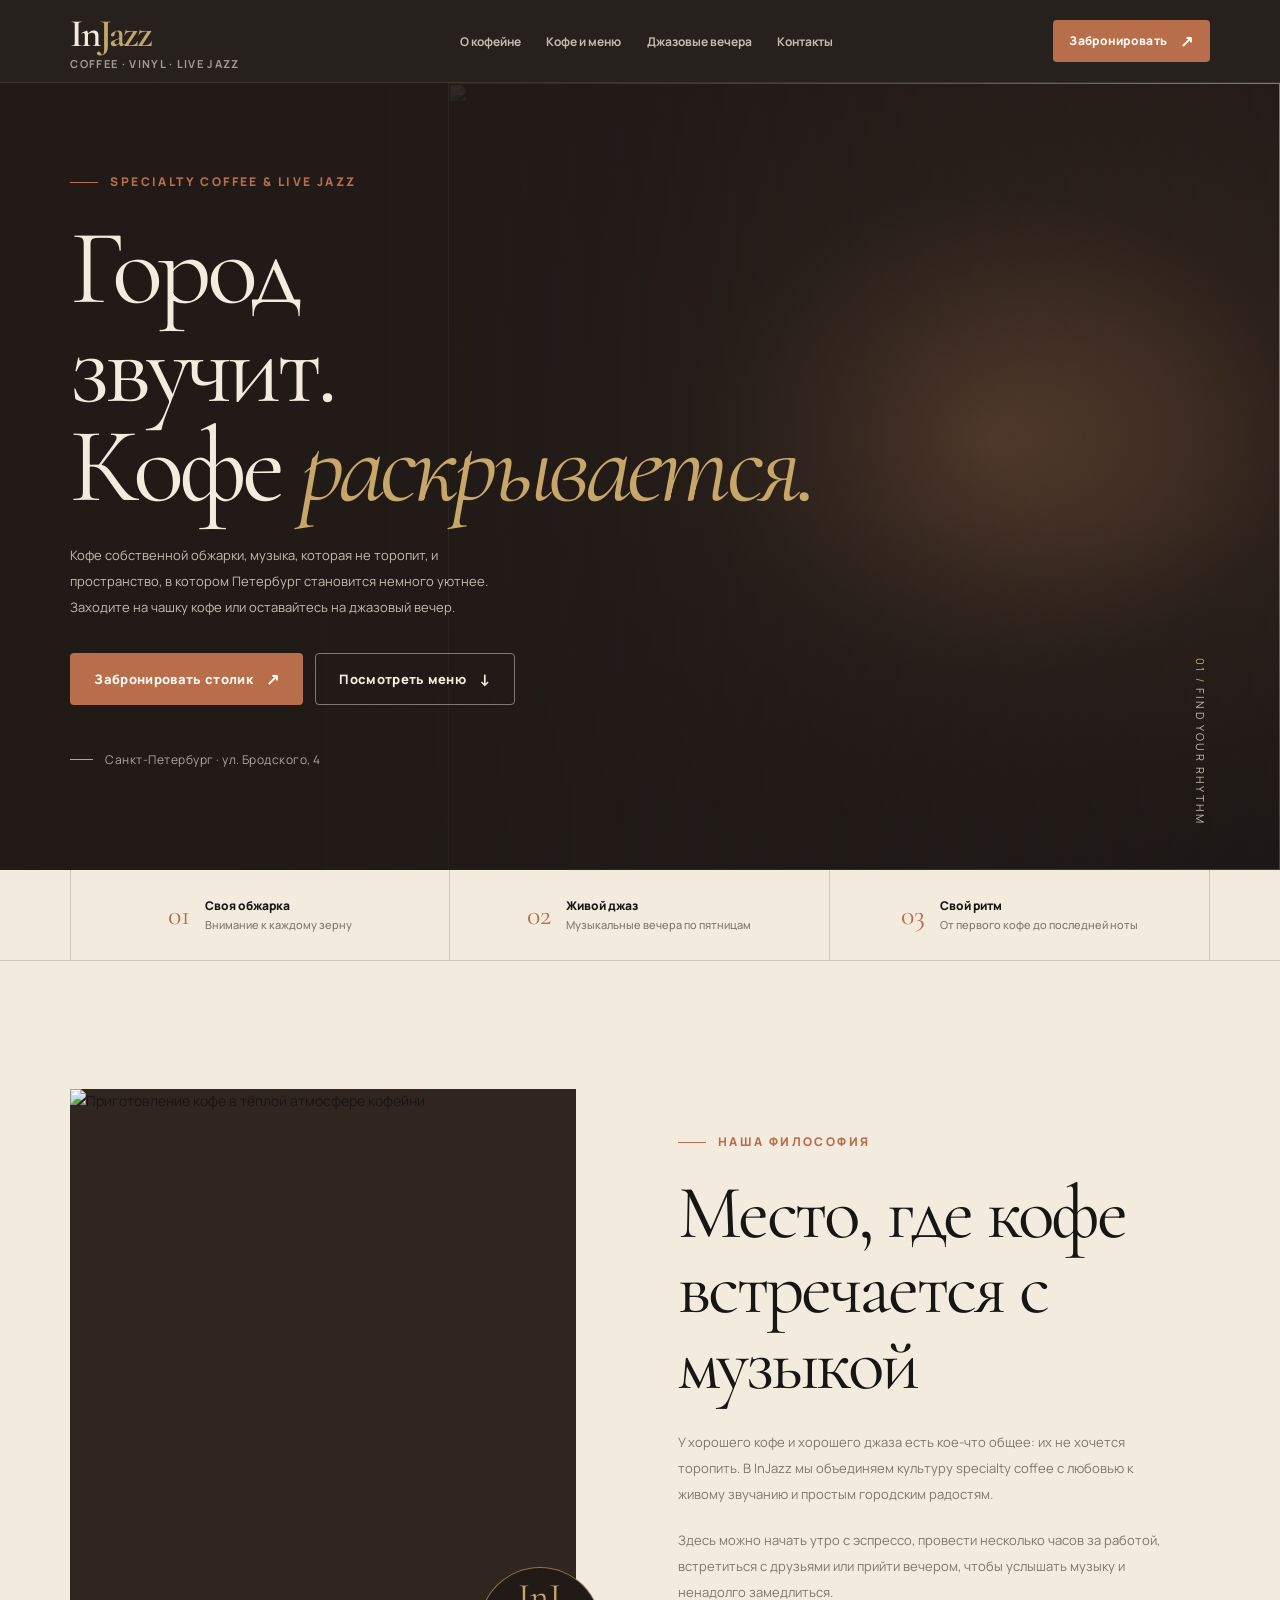
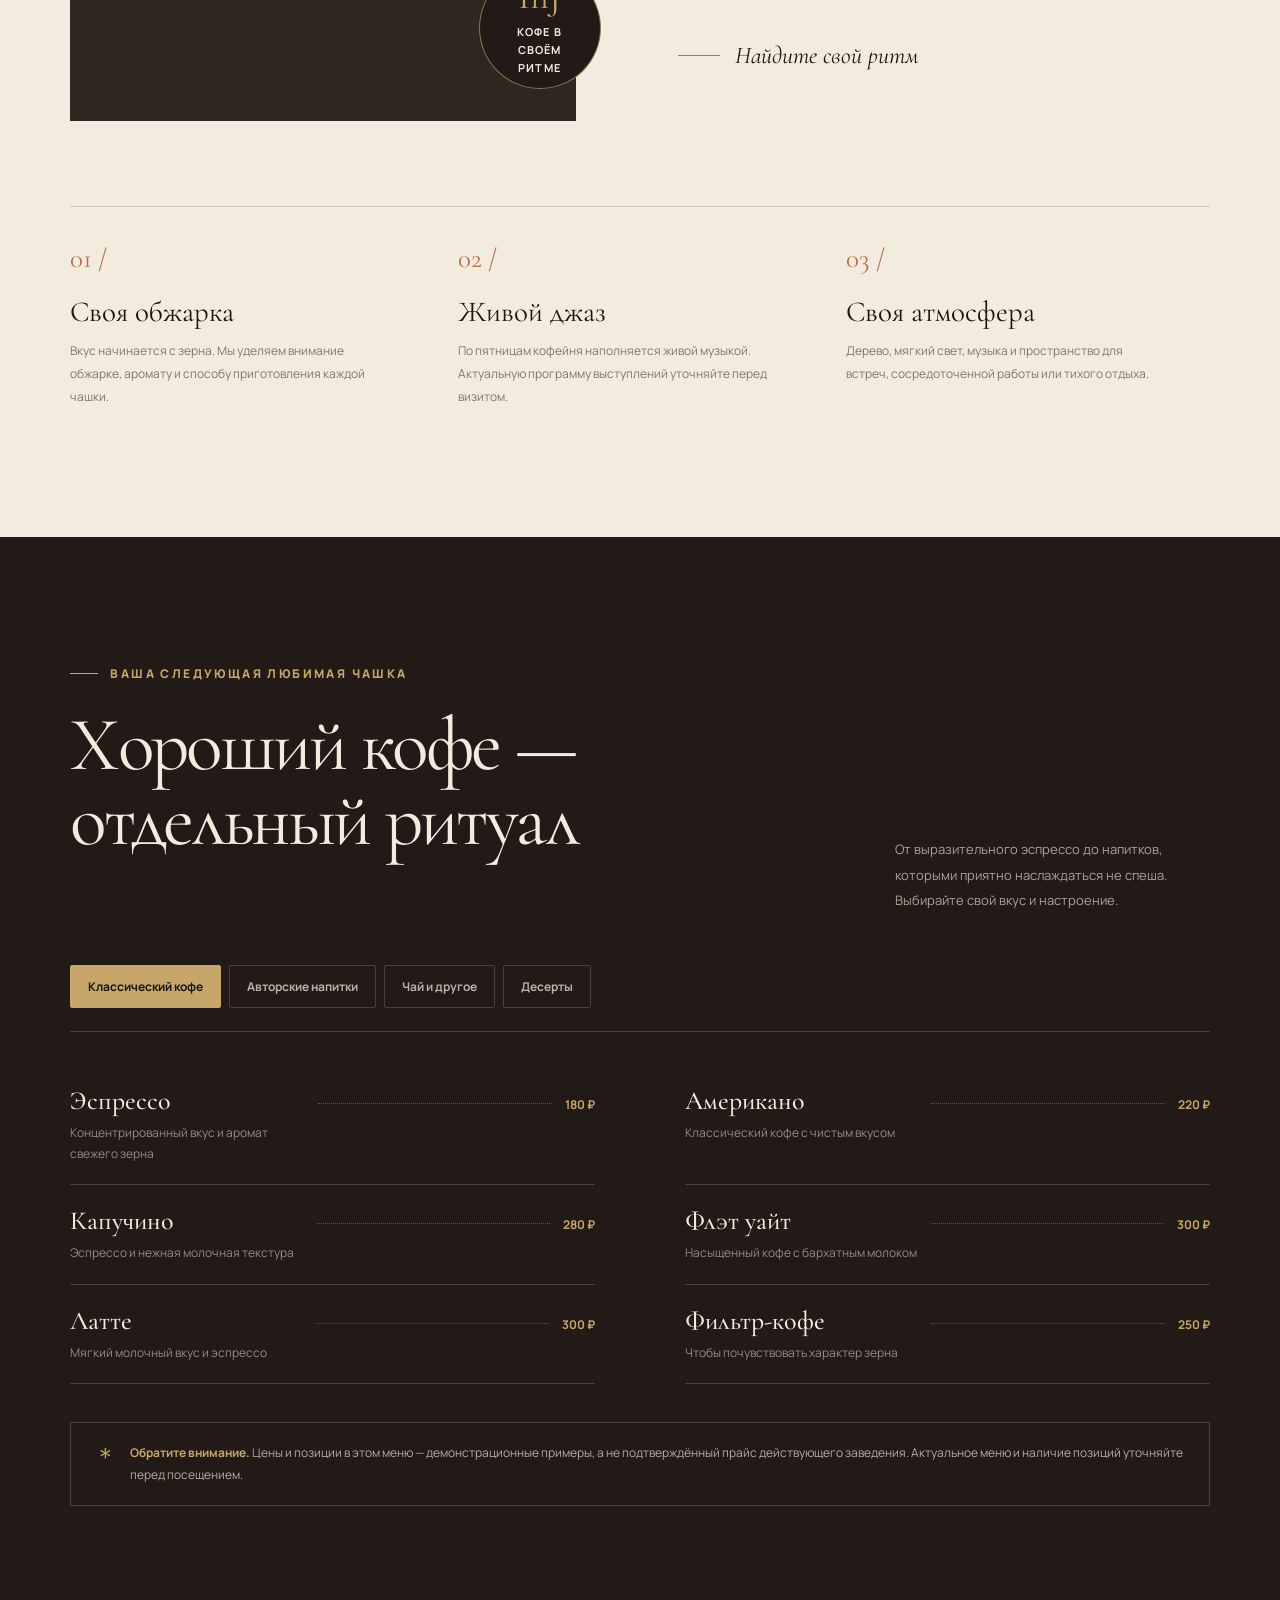
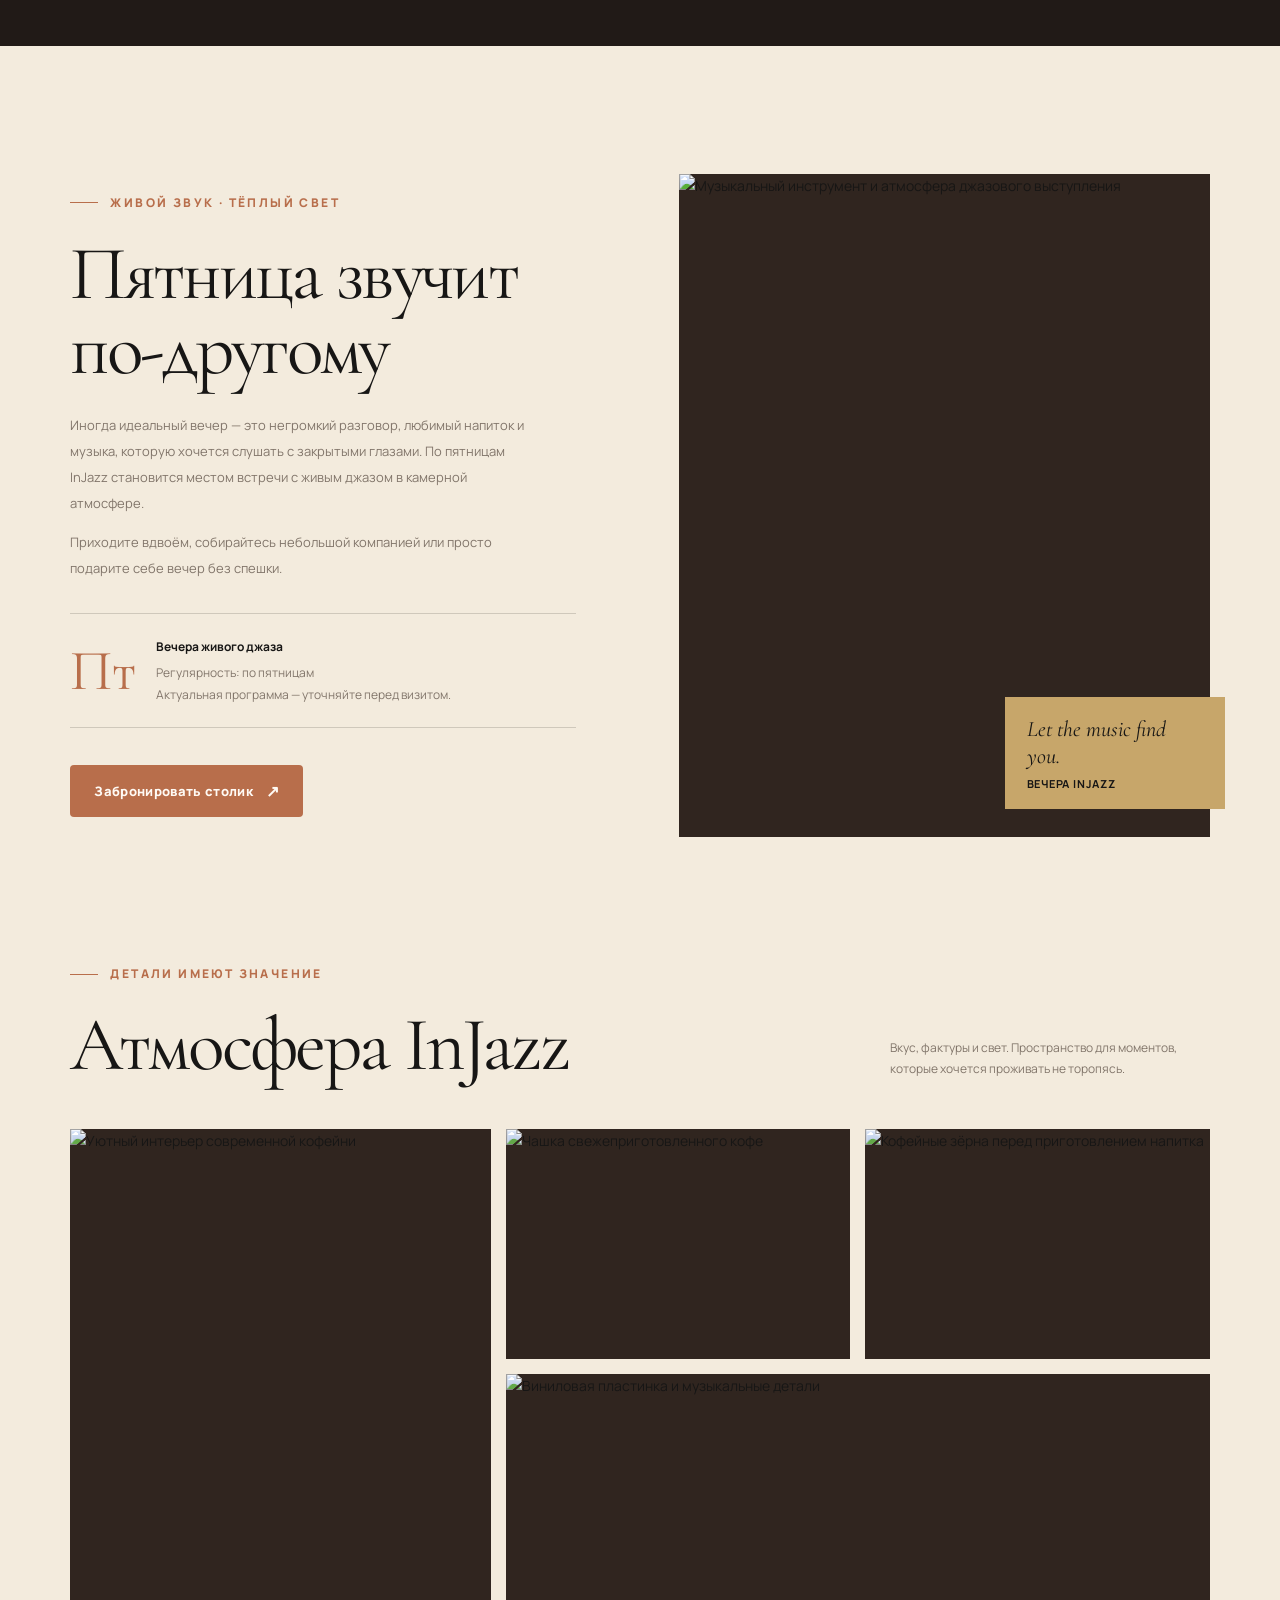
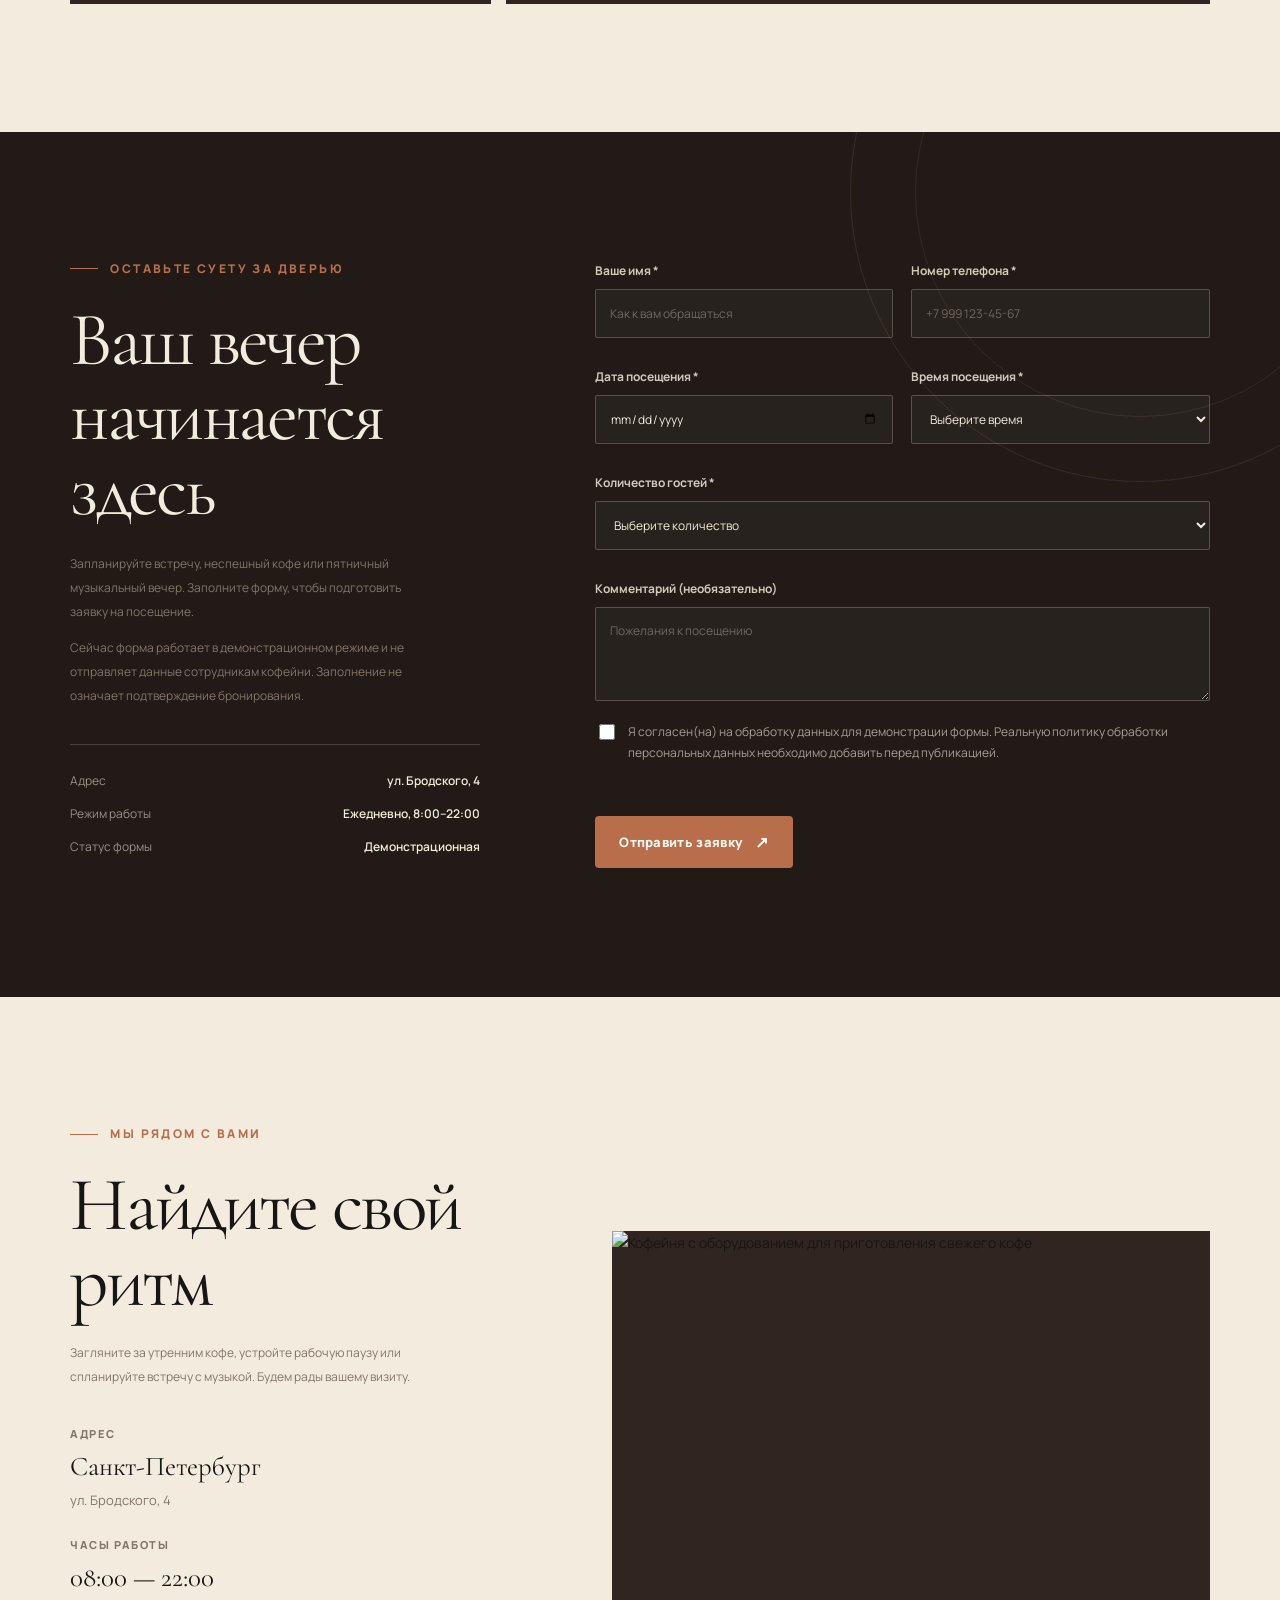
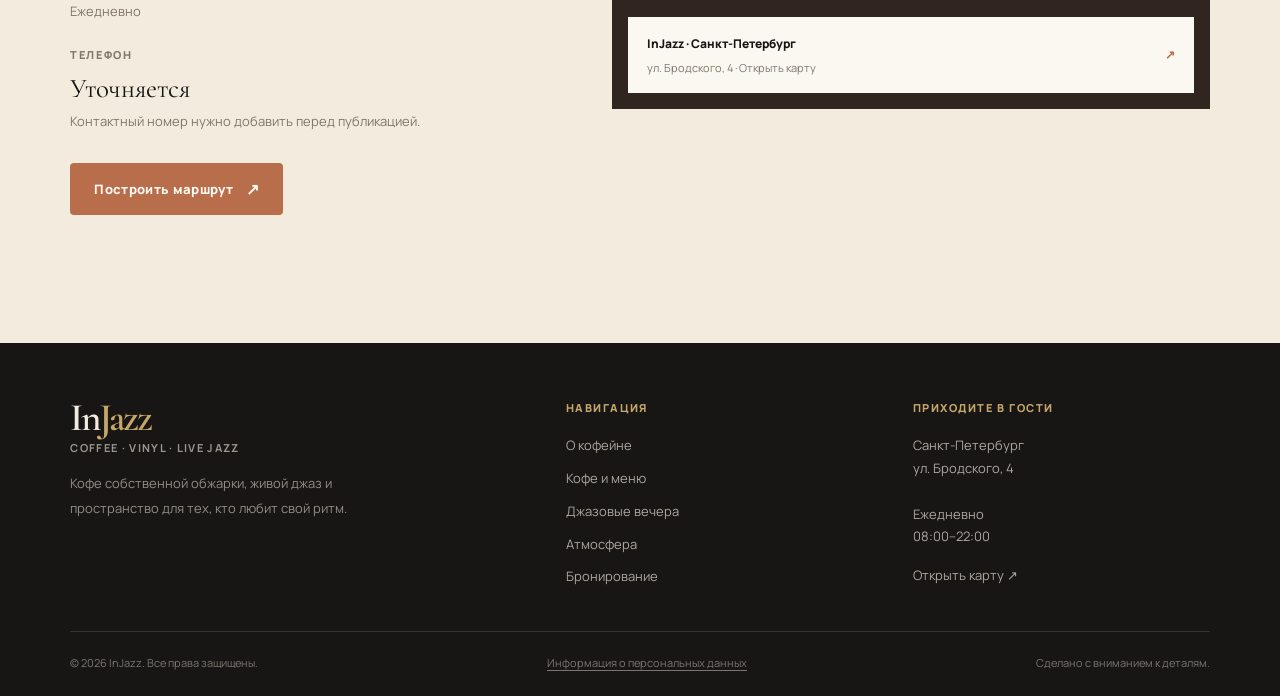
==== index.html @ 9d20ab26 "InJazz: сайты ChatGPT и Qwen с отдельными CSS Co-Authored-By: Claude Opus 5.5 <noreply@anthropic.com" ====
<!DOCTYPE html>
<html lang="ru">
<head>
  <meta charset="UTF-8">
  <meta name="viewport" content="width=device-width, initial-scale=1, viewport-fit=cover">
  <meta name="theme-color" content="#211A17">
  <meta name="description" content="InJazz — джазовая кофейня в Санкт-Петербурге. Кофе собственной обжарки, уютный интерьер и живой джаз по пятницам. ул. Бродского, 4.">
  <meta name="color-scheme" content="light">
  <title>InJazz — джазовая кофейня в Санкт-Петербурге</title>

  <link rel="preconnect" href="https://fonts.googleapis.com">
  <link rel="preconnect" href="https://fonts.gstatic.com" crossorigin>
  <link rel="preconnect" href="https://images.unsplash.com">

  <link href="https://fonts.googleapis.com/css2?family=Cormorant+Garamond:wght@400;500;600;700&family=Manrope:wght@400;500;600;700;800&display=swap" rel="stylesheet">

  <link rel="stylesheet" href="css/style.css">

  <script>
    /* Если JS отключён, контент и меню остаются доступными. */
    document.documentElement.classList.add("js");
  </script>
</head>

<body>
  <a class="skip-link" href="#main">Перейти к содержимому</a>

  <noscript>
    <p class="noscript-note">
      JavaScript отключён. Все разделы сайта доступны, но фильтрация меню
      и проверка демонстрационной формы не работают.
    </p>
  </noscript>

  <!-- ===================== HEADER ===================== -->

  <header class="header">
    <div class="container header__inner">
      <a class="brand" href="#home" aria-label="InJazz — на главную">
        <span class="brand__name">In<span>Jazz</span></span>
        <span class="brand__tagline">COFFEE · VINYL · LIVE JAZZ</span>
      </a>

      <button
        class="menu-toggle"
        type="button"
        aria-label="Открыть меню"
        aria-controls="primary-nav"
        aria-expanded="false"
      >
        <span></span>
        <span></span>
      </button>

      <nav class="nav" id="primary-nav" aria-label="Основная навигация">
        <a class="nav__link" href="#about">О кофейне</a>
        <a class="nav__link" href="#menu">Кофе и меню</a>
        <a class="nav__link" href="#jazz">Джазовые вечера</a>
        <a class="nav__link" href="#contacts">Контакты</a>
        <a class="button header__cta nav__mobile-cta" href="#booking">
          Забронировать <span class="arrow" aria-hidden="true">↗</span>
        </a>
      </nav>

      <a class="button header__cta" href="#booking">
        Забронировать <span class="arrow" aria-hidden="true">↗</span>
      </a>
    </div>
  </header>

  <main id="main">

    <!-- ===================== HERO ===================== -->

    <section class="hero" id="home" aria-labelledby="hero-title">
      <div class="hero__image" aria-hidden="true">
        <img
          src="https://images.unsplash.com/photo-1445116572660-236099ec97a0?auto=format&fit=crop&w=2000&q=85"
          alt=""
          fetchpriority="high"
          width="2000"
          height="1400"
        >
      </div>

      <div class="container">
        <div class="hero__content">
          <div class="eyebrow hero__eyebrow">
            Specialty coffee & live jazz
          </div>

          <h1 id="hero-title">
            Город<br>
            звучит.<br>
            Кофе <em>раскрывается.</em>
          </h1>

          <p class="hero__description">
            Кофе собственной обжарки, музыка, которая не торопит,
            и пространство, в котором Петербург становится немного уютнее.
            Заходите на чашку кофе или оставайтесь на джазовый вечер.
          </p>

          <div class="hero__actions">
            <a class="button" href="#booking">
              Забронировать столик
              <span class="arrow" aria-hidden="true">↗</span>
            </a>

            <a class="button button--outline" href="#menu">
              Посмотреть меню
              <span class="arrow" aria-hidden="true">↓</span>
            </a>
          </div>

          <div class="hero__location">
            Санкт-Петербург · ул. Бродского, 4
          </div>
        </div>
      </div>

      <div class="hero__side-note" aria-hidden="true">
        <span>01 /</span> Find your rhythm
      </div>
    </section>

    <!-- ===================== INFO STRIP ===================== -->

    <div class="info-strip" aria-label="О кофейне в нескольких словах">
      <div class="container info-strip__inner">
        <div class="info-strip__item">
          <span class="info-strip__number" aria-hidden="true">01</span>
          <span class="info-strip__label">
            Своя обжарка
            <small>Внимание к каждому зерну</small>
          </span>
        </div>

        <div class="info-strip__item">
          <span class="info-strip__number" aria-hidden="true">02</span>
          <span class="info-strip__label">
            Живой джаз
            <small>Музыкальные вечера по пятницам</small>
          </span>
        </div>

        <div class="info-strip__item">
          <span class="info-strip__number" aria-hidden="true">03</span>
          <span class="info-strip__label">
            Свой ритм
            <small>От первого кофе до последней ноты</small>
          </span>
        </div>
      </div>
    </div>

    <!-- ===================== ABOUT ===================== -->

    <section class="section section--cream" id="about" aria-labelledby="about-title">
      <div class="container">
        <div class="about__grid">
          <div class="about__visual reveal">
            <div class="image-frame about__image">
              <img
                src="https://images.unsplash.com/photo-1495474472287-4d71bcdd2085?auto=format&fit=crop&w=1000&q=85"
                alt="Приготовление кофе в тёплой атмосфере кофейни"
                width="1000"
                height="1250"
                loading="lazy"
                decoding="async"
              >
            </div>

            <div class="about__stamp" aria-label="Кофе и музыка">
              <strong>InJ</strong>
              <span>Кофе в своём ритме</span>
            </div>
          </div>

          <div class="about__content reveal">
            <div class="eyebrow">Наша философия</div>

            <h2 id="about-title">
              Место, где кофе встречается с музыкой
            </h2>

            <p>
              У хорошего кофе и хорошего джаза есть кое-что общее:
              их не хочется торопить. В InJazz мы объединяем культуру
              specialty coffee с любовью к живому звучанию и простым
              городским радостям.
            </p>

            <p>
              Здесь можно начать утро с эспрессо, провести несколько часов
              за работой, встретиться с друзьями или прийти вечером,
              чтобы услышать музыку и ненадолго замедлиться.
            </p>

            <div class="about__signature">Найдите свой ритм</div>
          </div>
        </div>

        <div class="features">
          <article class="feature reveal">
            <span class="feature__index">01 /</span>
            <h3>Своя обжарка</h3>
            <p>
              Вкус начинается с зерна. Мы уделяем внимание обжарке,
              аромату и способу приготовления каждой чашки.
            </p>
          </article>

          <article class="feature reveal">
            <span class="feature__index">02 /</span>
            <h3>Живой джаз</h3>
            <p>
              По пятницам кофейня наполняется живой музыкой.
              Актуальную программу выступлений уточняйте перед визитом.
            </p>
          </article>

          <article class="feature reveal">
            <span class="feature__index">03 /</span>
            <h3>Своя атмосфера</h3>
            <p>
              Дерево, мягкий свет, музыка и пространство для встреч,
              сосредоточенной работы или тихого отдыха.
            </p>
          </article>
        </div>
      </div>
    </section>

    <!-- ===================== MENU ===================== -->

    <section class="section section--dark" id="menu" aria-labelledby="menu-title">
      <div class="container">
        <div class="menu-section__top">
          <div class="section-heading">
            <div class="eyebrow">Ваша следующая любимая чашка</div>
            <h2 id="menu-title">Хороший кофе —<br>отдельный ритуал</h2>
          </div>

          <p class="section-intro">
            От выразительного эспрессо до напитков, которыми приятно
            наслаждаться не спеша. Выбирайте свой вкус и настроение.
          </p>
        </div>

        <!--
          Демонстрационные цены.
          Перед публикацией замените названия, описания и стоимость
          на актуальные данные заведения.
        -->

        <div class="menu-tabs" role="tablist" aria-label="Категории меню">
          <button
            class="menu-tab"
            type="button"
            role="tab"
            id="tab-coffee"
            aria-controls="menu-coffee"
            aria-selected="true"
            tabindex="0"
            data-category="coffee"
          >Классический кофе</button>

          <button
            class="menu-tab"
            type="button"
            role="tab"
            id="tab-signature"
            aria-controls="menu-signature"
            aria-selected="false"
            tabindex="-1"
            data-category="signature"
          >Авторские напитки</button>

          <button
            class="menu-tab"
            type="button"
            role="tab"
            id="tab-other"
            aria-controls="menu-other"
            aria-selected="false"
            tabindex="-1"
            data-category="other"
          >Чай и другое</button>

          <button
            class="menu-tab"
            type="button"
            role="tab"
            id="tab-desserts"
            aria-controls="menu-desserts"
            aria-selected="false"
            tabindex="-1"
            data-category="desserts"
          >Десерты</button>
        </div>

        <div class="menu-grid" id="menu-items" aria-live="polite">
          <div class="menu-item">
            <div class="menu-item__body">
              <h3 class="menu-item__title">Эспрессо</h3>
              <p class="menu-item__description">Концентрированный вкус и аромат свежего зерна</p>
            </div>
            <span class="menu-item__dots" aria-hidden="true"></span>
            <span class="menu-item__price">180 ₽</span>
          </div>

          <div class="menu-item">
            <div class="menu-item__body">
              <h3 class="menu-item__title">Американо</h3>
              <p class="menu-item__description">Классический кофе с чистым вкусом</p>
            </div>
            <span class="menu-item__dots" aria-hidden="true"></span>
            <span class="menu-item__price">220 ₽</span>
          </div>

          <div class="menu-item">
            <div class="menu-item__body">
              <h3 class="menu-item__title">Капучино</h3>
              <p class="menu-item__description">Эспрессо и нежная молочная текстура</p>
            </div>
            <span class="menu-item__dots" aria-hidden="true"></span>
            <span class="menu-item__price">280 ₽</span>
          </div>

          <div class="menu-item">
            <div class="menu-item__body">
              <h3 class="menu-item__title">Флэт уайт</h3>
              <p class="menu-item__description">Насыщенный кофе с бархатным молоком</p>
            </div>
            <span class="menu-item__dots" aria-hidden="true"></span>
            <span class="menu-item__price">300 ₽</span>
          </div>

          <div class="menu-item">
            <div class="menu-item__body">
              <h3 class="menu-item__title">Латте</h3>
              <p class="menu-item__description">Мягкий молочный вкус и эспрессо</p>
            </div>
            <span class="menu-item__dots" aria-hidden="true"></span>
            <span class="menu-item__price">300 ₽</span>
          </div>

          <div class="menu-item">
            <div class="menu-item__body">
              <h3 class="menu-item__title">Фильтр-кофе</h3>
              <p class="menu-item__description">Чтобы почувствовать характер зерна</p>
            </div>
            <span class="menu-item__dots" aria-hidden="true"></span>
            <span class="menu-item__price">250 ₽</span>
          </div>
        </div>

        <p class="menu-note">
          <span class="menu-note__mark" aria-hidden="true">＊</span>
          <span>
            <strong>Обратите внимание.</strong>
            Цены и позиции в этом меню — демонстрационные примеры,
            а не подтверждённый прайс действующего заведения.
            Актуальное меню и наличие позиций уточняйте перед посещением.
          </span>
        </p>
      </div>
    </section>

    <!-- ===================== JAZZ ===================== -->

    <section class="section section--cream" id="jazz" aria-labelledby="jazz-title">
      <div class="container">
        <div class="jazz__grid">
          <div class="jazz__content reveal">
            <div class="eyebrow">Живой звук · Тёплый свет</div>

            <h2 id="jazz-title">Пятница звучит по-другому</h2>

            <p>
              Иногда идеальный вечер — это негромкий разговор, любимый
              напиток и музыка, которую хочется слушать с закрытыми глазами.
              По пятницам InJazz становится местом встречи с живым джазом
              в камерной атмосфере.
            </p>

            <p>
              Приходите вдвоём, собирайтесь небольшой компанией или
              просто подарите себе вечер без спешки.
            </p>

            <div class="jazz__schedule">
              <div class="jazz__day">Пт</div>
              <div class="jazz__schedule-text">
                <strong>Вечера живого джаза</strong>
                <span>Регулярность: по пятницам</span>
                <span>Актуальная программа — уточняйте перед визитом.</span>
              </div>
            </div>

            <a class="button" href="#booking">
              Забронировать столик
              <span class="arrow" aria-hidden="true">↗</span>
            </a>
          </div>

          <div class="jazz__visual reveal">
            <div class="image-frame jazz__image">
              <img
                src="https://images.unsplash.com/photo-1511192336575-5a79af67a629?auto=format&fit=crop&w=1100&q=85"
                alt="Музыкальный инструмент и атмосфера джазового выступления"
                width="1100"
                height="1375"
                loading="lazy"
                decoding="async"
              >
            </div>

            <div class="jazz__caption">
              Let the music
              find you.
              <small>Вечера InJazz</small>
            </div>
          </div>
        </div>
      </div>
    </section>

    <!-- ===================== GALLERY ===================== -->

    <section class="section section--cream" id="atmosphere" aria-labelledby="gallery-title" style="padding-top: 0;">
      <div class="container">
        <div class="gallery__header">
          <div>
            <div class="eyebrow">Детали имеют значение</div>
            <h2 id="gallery-title">Атмосфера InJazz</h2>
          </div>

          <p>
            Вкус, фактуры и свет. Пространство для моментов,
            которые хочется проживать не торопясь.
          </p>
        </div>

        <div class="gallery">
          <div class="gallery__item image-frame reveal">
            <img
              src="https://images.unsplash.com/photo-1445116572660-236099ec97a0?auto=format&fit=crop&w=1000&q=80"
              alt="Уютный интерьер современной кофейни"
              width="1000"
              height="1200"
              loading="lazy"
              decoding="async"
            >
          </div>

          <div class="gallery__item image-frame reveal">
            <img
              src="https://images.unsplash.com/photo-1509042239860-f550ce710b93?auto=format&fit=crop&w=700&q=80"
              alt="Чашка свежеприготовленного кофе"
              width="700"
              height="500"
              loading="lazy"
              decoding="async"
            >
          </div>

          <div class="gallery__item image-frame reveal">
            <img
              src="https://images.unsplash.com/photo-1447933601403-0c6688de566e?auto=format&fit=crop&w=700&q=80"
              alt="Кофейные зёрна перед приготовлением напитка"
              width="700"
              height="500"
              loading="lazy"
              decoding="async"
            >
          </div>

          <div class="gallery__item image-frame reveal">
            <img
              src="https://images.unsplash.com/photo-1461360228754-6e81c478b882?auto=format&fit=crop&w=1200&q=80"
              alt="Виниловая пластинка и музыкальные детали"
              width="1200"
              height="600"
              loading="lazy"
              decoding="async"
            >
          </div>
        </div>
      </div>
    </section>

    <!-- ===================== BOOKING ===================== -->

    <section class="section booking" id="booking" aria-labelledby="booking-title">
      <div class="container booking__grid">
        <div class="booking__intro">
          <div class="eyebrow">Оставьте суету за дверью</div>

          <h2 id="booking-title">Ваш вечер начинается здесь</h2>

          <p>
            Запланируйте встречу, неспешный кофе или пятничный музыкальный
            вечер. Заполните форму, чтобы подготовить заявку на посещение.
          </p>

          <p>
            Сейчас форма работает в демонстрационном режиме и не отправляет
            данные сотрудникам кофейни. Заполнение не означает подтверждение
            бронирования.
          </p>

          <div class="booking__details">
            <div class="booking__detail">
              <span>Адрес</span>
              <strong>ул. Бродского, 4</strong>
            </div>

            <div class="booking__detail">
              <span>Режим работы</span>
              <strong>Ежедневно, 8:00–22:00</strong>
            </div>

            <div class="booking__detail">
              <span>Статус формы</span>
              <strong>Демонстрационная</strong>
            </div>
          </div>
        </div>

        <form class="booking__form" id="booking-form" novalidate>
          <div class="form-field">
            <label for="guest-name">Ваше имя *</label>
            <input
              id="guest-name"
              name="name"
              type="text"
              autocomplete="name"
              placeholder="Как к вам обращаться"
              minlength="2"
              maxlength="80"
              required
            >
            <span class="form-error" id="name-error"></span>
          </div>

          <div class="form-field">
            <label for="guest-phone">Номер телефона *</label>
            <input
              id="guest-phone"
              name="phone"
              type="tel"
              inputmode="tel"
              autocomplete="tel"
              placeholder="+7 999 123-45-67"
              maxlength="30"
              required
            >
            <span class="form-error" id="phone-error"></span>
          </div>

          <div class="form-field">
            <label for="visit-date">Дата посещения *</label>
            <input
              id="visit-date"
              name="date"
              type="date"
              required
            >
            <span class="form-error" id="date-error"></span>
          </div>

          <div class="form-field">
            <label for="visit-time">Время посещения *</label>
            <select id="visit-time" name="time" required>
              <option value="">Выберите время</option>
              <option value="08:00">08:00</option>
              <option value="09:00">09:00</option>
              <option value="10:00">10:00</option>
              <option value="11:00">11:00</option>
              <option value="12:00">12:00</option>
              <option value="13:00">13:00</option>
              <option value="14:00">14:00</option>
              <option value="15:00">15:00</option>
              <option value="16:00">16:00</option>
              <option value="17:00">17:00</option>
              <option value="18:00">18:00</option>
              <option value="19:00">19:00</option>
              <option value="20:00">20:00</option>
              <option value="21:00">21:00</option>
            </select>
            <span class="form-error" id="time-error"></span>
          </div>

          <div class="form-field form-field--full">
            <label for="guest-count">Количество гостей *</label>
            <select id="guest-count" name="guests" required>
              <option value="">Выберите количество</option>
              <option value="1">1 гость</option>
              <option value="2">2 гостя</option>
              <option value="3">3 гостя</option>
              <option value="4">4 гостя</option>
              <option value="5">5 гостей</option>
              <option value="6">6 гостей</option>
              <option value="7+">Более 6 гостей</option>
            </select>
            <span class="form-error" id="guests-error"></span>
          </div>

          <div class="form-field form-field--full">
            <label for="guest-comment">Комментарий (необязательно)</label>
            <textarea
              id="guest-comment"
              name="comment"
              maxlength="500"
              placeholder="Пожелания к посещению"
            ></textarea>
          </div>

          <label class="form-consent" for="demo-consent">
            <input id="demo-consent" name="consent" type="checkbox" required>
            <span>
              Я согласен(на) на обработку данных для демонстрации формы.
              Реальную политику обработки персональных данных необходимо
              добавить перед публикацией.
            </span>
          </label>

          <p class="form-error form-field--full" id="consent-error"></p>

          <button class="button" type="submit">
            Отправить заявку
            <span class="arrow" aria-hidden="true">↗</span>
          </button>

          <p
            class="form-status"
            id="form-status"
            role="status"
            aria-live="polite"
          ></p>
        </form>
      </div>
    </section>

    <!-- ===================== CONTACTS ===================== -->

    <section class="section section--cream" id="contacts" aria-labelledby="contacts-title">
      <div class="container contacts__grid">
        <div class="contacts__content reveal">
          <div class="eyebrow">Мы рядом с вами</div>

          <h2 id="contacts-title">Найдите свой ритм</h2>

          <p>
            Загляните за утренним кофе, устройте рабочую паузу
            или спланируйте встречу с музыкой. Будем рады вашему визиту.
          </p>

          <div class="contact-block">
            <span class="contact-block__label">Адрес</span>
            <div class="contact-block__value">Санкт-Петербург</div>
            <span class="contact-block__subvalue">ул. Бродского, 4</span>
          </div>

          <div class="contact-block">
            <span class="contact-block__label">Часы работы</span>
            <div class="contact-block__value">08:00 — 22:00</div>
            <span class="contact-block__subvalue">Ежедневно</span>
          </div>

          <!--
            Добавьте подтверждённый телефон в href и текст,
            когда получите реальные контактные данные.
          -->
          <div class="contact-block">
            <span class="contact-block__label">Телефон</span>
            <div class="contact-block__value">Уточняется</div>
            <span class="contact-block__subvalue">
              Контактный номер нужно добавить перед публикацией.
            </span>
          </div>

          <div class="contacts__actions">
            <a
              class="button"
              href="https://yandex.ru/maps/?text=%D0%A1%D0%B0%D0%BD%D0%BA%D1%82-%D0%9F%D0%B5%D1%82%D0%B5%D1%80%D0%B1%D1%83%D1%80%D0%B3%2C%20%D1%83%D0%BB%D0%B8%D1%86%D0%B0%20%D0%91%D1%80%D0%BE%D0%B4%D1%81%D0%BA%D0%BE%D0%B3%D0%BE%2C%204"
              target="_blank"
              rel="noopener noreferrer"
            >
              Построить маршрут
              <span class="arrow" aria-hidden="true">↗</span>
            </a>
          </div>
        </div>

        <div class="contacts__visual reveal">
          <div class="image-frame contacts__image">
            <img
              src="https://images.unsplash.com/photo-1442512595331-e89e73853f31?auto=format&fit=crop&w=1200&q=85"
              alt="Кофейня с оборудованием для приготовления свежего кофе"
              width="1200"
              height="960"
              loading="lazy"
              decoding="async"
            >
          </div>

          <a
            class="contacts__map-label"
            href="https://yandex.ru/maps/?text=%D0%A1%D0%B0%D0%BD%D0%BA%D1%82-%D0%9F%D0%B5%D1%82%D0%B5%D1%80%D0%B1%D1%83%D1%80%D0%B3%2C%20%D1%83%D0%BB%D0%B8%D1%86%D0%B0%20%D0%91%D1%80%D0%BE%D0%B4%D1%81%D0%BA%D0%BE%D0%B3%D0%BE%2C%204"
            target="_blank"
            rel="noopener noreferrer"
          >
            <span>
              InJazz · Санкт-Петербург
              <small>ул. Бродского, 4 · Открыть карту</small>
            </span>
            <span class="arrow" aria-hidden="true">↗</span>
          </a>
        </div>
      </div>
    </section>
  </main>

  <!-- ===================== FOOTER ===================== -->

  <footer class="footer">
    <div class="container">
      <div class="footer__main">
        <div class="footer__brand">
          <a class="brand" href="#home" aria-label="InJazz — на главную">
            <span class="brand__name">In<span>Jazz</span></span>
            <span class="brand__tagline">COFFEE · VINYL · LIVE JAZZ</span>
          </a>

          <p>
            Кофе собственной обжарки, живой джаз и пространство
            для тех, кто любит свой ритм.
          </p>
        </div>

        <div>
          <div class="footer__heading">Навигация</div>
          <nav class="footer__links" aria-label="Навигация в подвале">
            <a href="#about">О кофейне</a>
            <a href="#menu">Кофе и меню</a>
            <a href="#jazz">Джазовые вечера</a>
            <a href="#atmosphere">Атмосфера</a>
            <a href="#booking">Бронирование</a>
          </nav>
        </div>

        <div>
          <div class="footer__heading">Приходите в гости</div>
          <div class="footer__address">
            Санкт-Петербург<br>
            ул. Бродского, 4<br><br>
            Ежедневно<br>
            08:00–22:00
          </div>
          <div class="footer__links" style="margin-top: 16px;">
            <a
              href="https://yandex.ru/maps/?text=%D0%A1%D0%B0%D0%BD%D0%BA%D1%82-%D0%9F%D0%B5%D1%82%D0%B5%D1%80%D0%B1%D1%83%D1%80%D0%B3%2C%20%D1%83%D0%BB%D0%B8%D1%86%D0%B0%20%D0%91%D1%80%D0%BE%D0%B4%D1%81%D0%BA%D0%BE%D0%B3%D0%BE%2C%204"
              target="_blank"
              rel="noopener noreferrer"
            >
              Открыть карту ↗
            </a>
          </div>
        </div>
      </div>

      <div class="footer__bottom">
        <span>© <span id="current-year">2026</span> InJazz. Все права защищены.</span>
        <a href="#booking" aria-label="Информация об обработке данных в демонстрационной форме">
          Информация о персональных данных
        </a>
        <span>Сделано с вниманием к деталям.</span>
      </div>
    </div>
  </footer>

  <script>
    "use strict";

    /* =========================================================
       INJAZZ — JAVASCRIPT
       Меню, мобильная навигация, форма и ненавязчивая анимация.
       ========================================================= */

    document.addEventListener("DOMContentLoaded", function () {
      /* ---------- Общие настройки ---------- */

      const CONFIG = {
        // Демонстрационный режим.
        // Перед интеграцией укажите endpoint реального сервиса
        // и настройте серверную проверку, CORS и защиту от спама.
        bookingEndpoint: "",
        demoMode: true
      };

      /* ---------- Текущий год ---------- */

      const yearElement = document.getElementById("current-year");

      if (yearElement) {
        yearElement.textContent = String(new Date().getFullYear());
      }

      /* ---------- Мобильная навигация ---------- */

      const menuToggle = document.querySelector(".menu-toggle");
      const nav = document.getElementById("primary-nav");
      const navLinks = nav ? nav.querySelectorAll("a") : [];

      function closeNavigation() {
        if (!menuToggle || !nav) return;

        menuToggle.setAttribute("aria-expanded", "false");
        menuToggle.setAttribute("aria-label", "Открыть меню");
        nav.classList.remove("is-open");
        document.body.classList.remove("menu-open");
      }

      function openNavigation() {
        if (!menuToggle || !nav) return;

        menuToggle.setAttribute("aria-expanded", "true");
        menuToggle.setAttribute("aria-label", "Закрыть меню");
        nav.classList.add("is-open");
        document.body.classList.add("menu-open");
      }

      if (menuToggle && nav) {
        menuToggle.addEventListener("click", function () {
          const isExpanded =
            menuToggle.getAttribute("aria-expanded") === "true";

          if (isExpanded) {
            closeNavigation();
          } else {
            openNavigation();
          }
        });

        navLinks.forEach(function (link) {
          link.addEventListener("click", closeNavigation);
        });

        document.addEventListener("keydown", function (event) {
          if (event.key === "Escape") {
            const wasOpen =
              menuToggle.getAttribute("aria-expanded") === "true";

            closeNavigation();

            if (wasOpen) {
              menuToggle.focus();
            }
          }
        });

        // При переходе с мобильного на десктопный размер
        // сбрасываем состояние мобильной навигации.
        window.addEventListener("resize", function () {
          if (window.innerWidth > 850) {
            closeNavigation();
          }
        });
      }

      /* ---------- Категории меню ---------- */

      const menuData = {
        coffee: [
          {
            name: "Эспрессо",
            description: "Концентрированный вкус и аромат свежего зерна",
            price: "180 ₽"
          },
          {
            name: "Американо",
            description: "Классический кофе с чистым вкусом",
            price: "220 ₽"
          },
          {
            name: "Капучино",
            description: "Эспрессо и нежная молочная текстура",
            price: "280 ₽"
          },
          {
            name: "Флэт уайт",
            description: "Насыщенный кофе с бархатным молоком",
            price: "300 ₽"
          },
          {
            name: "Латте",
            description: "Мягкий молочный вкус и эспрессо",
            price: "300 ₽"
          },
          {
            name: "Фильтр-кофе",
            description: "Чтобы почувствовать характер зерна",
            price: "250 ₽"
          }
        ],

        signature: [
          {
            name: "Кофе с апельсином",
            description: "Цитрусовые ноты и кофейная основа",
            price: "350 ₽"
          },
          {
            name: "Медовый латте",
            description: "Молочный кофе с медовой сладостью",
            price: "340 ₽"
          },
          {
            name: "Пряный раф",
            description: "Сливочная текстура и мягкие специи",
            price: "360 ₽"
          },
          {
            name: "Сезонный напиток",
            description: "Специальное предложение сезона",
            price: "380 ₽"
          }
        ],

        other: [
          {
            name: "Чёрный чай",
            description: "Классический чай для спокойной паузы",
            price: "220 ₽"
          },
          {
            name: "Зелёный чай",
            description: "Лёгкий вкус и тонкий аромат",
            price: "220 ₽"
          },
          {
            name: "Травяной чай",
            description: "Ароматный настой без кофеина",
            price: "240 ₽"
          },
          {
            name: "Какао",
            description: "Тёплый шоколадный напиток",
            price: "290 ₽"
          }
        ],

        desserts: [
          {
            name: "Круассан",
            description: "Классическая выпечка к чашке кофе",
            price: "220 ₽"
          },
          {
            name: "Чизкейк",
            description: "Нежный десерт с кремовой текстурой",
            price: "390 ₽"
          },
          {
            name: "Шоколадный тарт",
            description: "Насыщенный шоколадный вкус",
            price: "370 ₽"
          },
          {
            name: "Десерт дня",
            description: "Уточняйте доступные варианты у бариста",
            price: "350 ₽"
          }
        ]
      };

      const tabs = Array.from(document.querySelectorAll(".menu-tab"));
      const menuItemsContainer = document.getElementById("menu-items");

      function renderMenu(category) {
        if (!menuItemsContainer || !menuData[category]) return;

        const fragment = document.createDocumentFragment();

        menuData[category].forEach(function (item) {
          const article = document.createElement("article");
          article.className = "menu-item";

          const body = document.createElement("div");
          body.className = "menu-item__body";

          const title = document.createElement("h3");
          title.className = "menu-item__title";
          title.textContent = item.name;

          const description = document.createElement("p");
          description.className = "menu-item__description";
          description.textContent = item.description;

          const dots = document.createElement("span");
          dots.className = "menu-item__dots";
          dots.setAttribute("aria-hidden", "true");

          const price = document.createElement("span");
          price.className = "menu-item__price";
          price.textContent = item.price;

          body.append(title, description);
          article.append(body, dots, price);
          fragment.appendChild(article);
        });

        menuItemsContainer.replaceChildren(fragment);
      }

      function activateTab(tab, moveFocus) {
        const category = tab.dataset.category;

        if (!menuData[category]) return;

        tabs.forEach(function (item) {
          const active = item === tab;

          item.setAttribute("aria-selected", String(active));
          item.setAttribute("tabindex", active ? "0" : "-1");
        });

        renderMenu(category);

        if (moveFocus) {
          tab.focus();
        }
      }

      tabs.forEach(function (tab, index) {
        tab.addEventListener("click", function () {
          activateTab(tab, false);
        });

        tab.addEventListener("keydown", function (event) {
          let nextIndex = index;

          if (event.key === "ArrowRight") {
            nextIndex = (index + 1) % tabs.length;
          } else if (event.key === "ArrowLeft") {
            nextIndex = (index - 1 + tabs.length) % tabs.length;
          } else if (event.key === "Home") {
            nextIndex = 0;
          } else if (event.key === "End") {
            nextIndex = tabs.length - 1;
          } else {
            return;
          }

          event.preventDefault();
          activateTab(tabs[nextIndex], true);
        });
      });

      /* ---------- Форма бронирования ---------- */

      const form = document.getElementById("booking-form");
      const formStatus = document.getElementById("form-status");

      const fields = {
        name: document.getElementById("guest-name"),
        phone: document.getElementById("guest-phone"),
        date: document.getElementById("visit-date"),
        time: document.getElementById("visit-time"),
        guests: document.getElementById("guest-count"),
        comment: document.getElementById("guest-comment"),
        consent: document.getElementById("demo-consent")
      };

      const errorElements = {
        name: document.getElementById("name-error"),
        phone: document.getElementById("phone-error"),
        date: document.getElementById("date-error"),
        time: document.getElementById("time-error"),
        guests: document.getElementById("guests-error"),
        consent: document.getElementById("consent-error")
      };

      function localDateString(date) {
        const year = date.getFullYear();
        const month = String(date.getMonth() + 1).padStart(2, "0");
        const day = String(date.getDate()).padStart(2, "0");

        return year + "-" + month + "-" + day;
      }

      function setMinimumDate() {
        if (!fields.date) return;

        // Локальная дата, без ошибки из-за UTC-смещения.
        const today = localDateString(new Date());

        fields.date.min = today;

        // Если выбранная дата уже прошла, очищаем поле.
        if (fields.date.value && fields.date.value < today) {
          fields.date.value = "";
        }
      }

      setMinimumDate();

      window.addEventListener("focus", setMinimumDate);

      function setFieldError(fieldName, message) {
        const field = fields[fieldName];
        const error = errorElements[fieldName];

        if (field) {
          field.setAttribute("aria-invalid", message ? "true" : "false");
        }

        if (error) {
          error.textContent = message;
        }
      }

      function clearErrors() {
        ["name", "phone", "date", "time", "guests"].forEach(function (key) {
          setFieldError(key, "");
        });

        if (errorElements.consent) {
          errorElements.consent.textContent = "";
        }

        if (fields.consent) {
          fields.consent.setAttribute("aria-invalid", "false");
        }

        if (formStatus) {
          formStatus.textContent = "";
          formStatus.className = "form-status";
        }
      }

      function validateForm() {
        clearErrors();
        setMinimumDate();

        let isValid = true;
        let firstInvalidField = null;

        function invalidate(fieldName, message) {
          setFieldError(fieldName, message);
          isValid = false;

          if (!firstInvalidField) {
            firstInvalidField = fields[fieldName];
          }
        }

        const name = fields.name.value.trim();
        const phone = fields.phone.value.trim();
        const date = fields.date.value;
        const time = fields.time.value;
        const guests = fields.guests.value;

        if (name.length < 2) {
          invalidate("name", "Укажите имя — не менее двух символов.");
        }

        if (name.length > 80) {
          invalidate("name", "Имя должно содержать не более 80 символов.");
        }

        // Проверяем телефон по количеству цифр и допустимым символам.
        // Маскировка номера не требуется.
        const phoneDigits = phone.replace(/\D/g, "");
        const phoneAllowedCharacters = /^[+\d\s().-]+$/;

        if (
          phoneDigits.length < 10 ||
          phoneDigits.length > 15 ||
          !phoneAllowedCharacters.test(phone)
        ) {
          invalidate(
            "phone",
            "Введите корректный номер телефона с кодом страны."
          );
        }

        if (!date) {
          invalidate("date", "Выберите дату посещения.");
        } else if (date < localDateString(new Date())) {
          invalidate("date", "Нельзя выбрать прошедшую дату.");
        }

        if (!time) {
          invalidate("time", "Выберите время посещения.");
        }

        if (time && (time < "08:00" || time > "21:00")) {
          invalidate(
            "time",
            "Выберите время в пределах режима работы: 08:00–22:00."
          );
        }

        if (!guests) {
          invalidate("guests", "Укажите количество гостей.");
        }

        if (!fields.consent.checked) {
          fields.consent.setAttribute("aria-invalid", "true");
          errorElements.consent.textContent =
            "Для продолжения необходимо отметить согласие.";
          isValid = false;

          if (!firstInvalidField) {
            firstInvalidField = fields.consent;
          }
        }

        if (!isValid && firstInvalidField) {
          firstInvalidField.focus();
        }

        return isValid;
      }

      if (form) {
        // Убираем сообщение об ошибке после исправления поля.
        Object.keys(errorElements).forEach(function (key) {
          const field = fields[key];
          if (!field) return;

          const eventName = key === "consent" ? "change" : "input";

          field.addEventListener(eventName, function () {
            setFieldError(key, "");

            if (key === "consent" && fields.consent.checked) {
              errorElements.consent.textContent = "";
            }

            field.setAttribute("aria-invalid", "false");
          });
        });

        fields.date.addEventListener("change", function () {
          setMinimumDate();

          if (fields.date.value && fields.date.value >= localDateString(new Date())) {
            setFieldError("date", "");
          }
        });

        form.addEventListener("submit", async function (event) {
          event.preventDefault();

          if (!validateForm()) {
            formStatus.textContent =
              "Пожалуйста, проверьте отмеченные поля.";
            formStatus.className = "form-status form-status--error";
            return;
          }

          /*
            Данные остаются в памяти текущей страницы.
            Мы не используем localStorage, cookies или сторонние
            сервисы для сохранения пользовательских данных.
          */

          if (CONFIG.demoMode || !CONFIG.bookingEndpoint) {
            formStatus.textContent =
              "Демонстрационная форма: заявка не отправлена. " +
              "Подключите сервис бронирования для приёма заявок.";
            formStatus.className = "form-status form-status--success";
            return;
          }

          /*
            Интеграция с реальным API.
            Перед включением замените endpoint на собственный HTTPS URL.
            Настройте серверную валидацию, политику обработки данных,
            CORS, ограничение запросов и защиту от спама.
          */

          const submitButton = form.querySelector('button[type="submit"]');
          const originalButtonText = submitButton.textContent;

          submitButton.disabled = true;
          submitButton.textContent = "Отправка...";

          try {
            const payload = {
              name: fields.name.value.trim(),
              phone: fields.phone.value.trim(),
              date: fields.date.value,
              time: fields.time.value,
              guests: fields.guests.value,
              comment: fields.comment.value.trim()
            };

            const response = await fetch(CONFIG.bookingEndpoint, {
              method: "POST",
              headers: {
                "Content-Type": "application/json"
              },
              body: JSON.stringify(payload)
            });

            if (!response.ok) {
              throw new Error("Booking request failed");
            }

            formStatus.textContent =
              "Заявка отправлена. Ожидайте подтверждения от кофейни.";
            formStatus.className = "form-status form-status--success";

            form.reset();
            setMinimumDate();
          } catch (error) {
            formStatus.textContent =
              "Не удалось отправить заявку. Попробуйте позже " +
              "или свяжитесь с кофейней другим способом.";
            formStatus.className = "form-status form-status--error";
          } finally {
            submitButton.disabled = false;
            submitButton.textContent = originalButtonText;
          }
        });
      }

      /* ---------- Анимация появления ---------- */

      const revealElements = document.querySelectorAll(".reveal");
      const reducedMotion = window.matchMedia(
        "(prefers-reduced-motion: reduce)"
      ).matches;

      if ("IntersectionObserver" in window && !reducedMotion) {
        const revealObserver = new IntersectionObserver(
          function (entries, observer) {
            entries.forEach(function (entry) {
              if (entry.isIntersecting) {
                entry.target.classList.add("is-visible");
                observer.unobserve(entry.target);
              }
            });
          },
          {
            threshold: 0.08,
            rootMargin: "0px 0px -25px 0px"
          }
        );

        revealElements.forEach(function (element) {
          revealObserver.observe(element);
        });
      } else {
        revealElements.forEach(function (element) {
          element.classList.add("is-visible");
        });
      }
    });
  </script>
</body>
</html>
---- css/style.css ----
/* Агент Claude Code, задача 2: мелкие подписи 8–11 px увеличены до 11–13 px для читаемости */
/* =========================================================
   INJAZZ — DESIGN SYSTEM
   Все основные параметры дизайна находятся здесь.
   ========================================================= */

:root {
  --color-ink: #171615;
  --color-coffee: #211A17;
  --color-coffee-soft: #30251F;
  --color-cream: #F3EBDD;
  --color-paper: #FBF8F1;
  --color-terracotta: #B86E4B;
  --color-gold: #C7A66A;
  --color-muted: #82766B;
  --color-line: rgba(33, 26, 23, .17);
  --color-line-dark: rgba(243, 235, 221, .19);

  --font-heading: "Cormorant Garamond", Georgia, serif;
  --font-body: "Manrope", Arial, sans-serif;

  --container: 1240px;
  --page-gutter: clamp(20px, 5.5vw, 84px);
  --section-space: clamp(76px, 10vw, 142px);

  --radius-small: 4px;
  --radius-medium: 9px;
  --radius-large: 15px;

  --transition: 220ms ease;
  --header-height: 82px;
}

*,
*::before,
*::after {
  box-sizing: border-box;
}

html {
  scroll-behavior: smooth;
  scroll-padding-top: calc(var(--header-height) + 18px);
  -webkit-text-size-adjust: 100%;
}

body {
  margin: 0;
  background: var(--color-paper);
  color: var(--color-ink);
  font-family: var(--font-body);
  font-size: 14px;
  line-height: 1.75;
  -webkit-font-smoothing: antialiased;
  overflow-wrap: break-word;
}

body.menu-open {
  overflow: hidden;
}

img {
  display: block;
  max-width: 100%;
  height: auto;
}

button,
input,
select,
textarea {
  font: inherit;
}

button,
a {
  -webkit-tap-highlight-color: transparent;
}

a {
  color: inherit;
  text-decoration: none;
}

button {
  color: inherit;
}

button:focus-visible,
a:focus-visible,
input:focus-visible,
select:focus-visible,
textarea:focus-visible {
  outline: 3px solid var(--color-terracotta);
  outline-offset: 4px;
}

::selection {
  background: var(--color-gold);
  color: var(--color-ink);
}

h1, h2, h3, p {
  margin-top: 0;
}

h1, h2, h3 {
  font-weight: 400;
}

h1, h2, h3,
.serif {
  font-family: var(--font-heading);
}

h1 {
  font-size: clamp(54px, 8.3vw, 112px);
  line-height: .93;
  letter-spacing: -.045em;
}

h2 {
  font-size: clamp(43px, 6vw, 76px);
  line-height: .99;
  letter-spacing: -.035em;
}

h3 {
  font-size: clamp(25px, 3vw, 35px);
  line-height: 1.15;
}

p {
  color: var(--color-muted);
}

.container {
  width: min(100% - 2 * var(--page-gutter), var(--container));
  margin-inline: auto;
}

.section {
  padding-block: var(--section-space);
}

.section--dark {
  background: var(--color-coffee);
  color: var(--color-cream);
}

.section--cream {
  background: var(--color-cream);
}

.eyebrow {
  display: flex;
  align-items: center;
  gap: 12px;
  margin-bottom: 25px;
  color: var(--color-terracotta);
  font-size: 12px;
  font-weight: 800;
  letter-spacing: .2em;
  line-height: 1.5;
  text-transform: uppercase;
}

.eyebrow::before {
  width: 28px;
  height: 1px;
  flex: 0 0 28px;
  background: currentColor;
  content: "";
}

.section--dark .eyebrow {
  color: var(--color-gold);
}

.section-heading {
  max-width: 760px;
  margin-bottom: 24px;
}

.section-intro {
  max-width: 520px;
  font-size: 13px;
  line-height: 1.95;
}

.section--dark .section-intro {
  color: rgba(243, 235, 221, .65);
}

.button {
  display: inline-flex;
  min-height: 52px;
  align-items: center;
  justify-content: center;
  gap: 13px;
  padding: 14px 23px;
  border: 1px solid transparent;
  border-radius: var(--radius-small);
  background: var(--color-terracotta);
  color: #fffaf4;
  cursor: pointer;
  font-size: 13px;
  font-weight: 800;
  letter-spacing: .025em;
  line-height: 1.4;
  text-align: center;
  transition:
    background var(--transition),
    color var(--transition),
    border-color var(--transition),
    transform var(--transition);
}

.button:hover {
  background: #9D5839;
  transform: translateY(-2px);
}

.button:active {
  transform: translateY(0);
}

.button--outline {
  border-color: rgba(243, 235, 221, .45);
  background: transparent;
  color: var(--color-cream);
}

.button--outline:hover {
  border-color: var(--color-gold);
  background: rgba(199, 166, 106, .12);
  color: var(--color-cream);
}

.button--dark-outline {
  border-color: var(--color-line);
  background: transparent;
  color: var(--color-ink);
}

.button--dark-outline:hover {
  border-color: var(--color-ink);
  background: var(--color-ink);
  color: var(--color-cream);
}

.arrow {
  display: inline-block;
  font-size: 16px;
  line-height: 1;
  transition: transform var(--transition);
}

a:hover .arrow,
button:hover .arrow {
  transform: translateX(4px);
}

.text-link {
  display: inline-flex;
  align-items: center;
  gap: 10px;
  border-bottom: 1px solid var(--color-gold);
  padding-bottom: 5px;
  font-size: 13px;
  font-weight: 800;
}

.text-link .arrow {
  color: var(--color-terracotta);
}

.image-frame {
  position: relative;
  overflow: hidden;
  background: var(--color-coffee-soft);
}

.image-frame img {
  width: 100%;
  height: 100%;
  object-fit: cover;
  transition: transform 650ms cubic-bezier(.2, .7, .2, 1);
}

.image-frame:hover img {
  transform: scale(1.035);
}

.skip-link {
  position: fixed;
  z-index: 1000;
  top: 12px;
  left: 12px;
  padding: 12px 18px;
  background: var(--color-cream);
  color: var(--color-ink);
  transform: translateY(-160%);
}

.skip-link:focus {
  transform: translateY(0);
}

/* Header */

.header {
  position: sticky;
  z-index: 100;
  top: 0;
  background: rgba(33, 26, 23, .97);
  color: var(--color-cream);
  border-bottom: 1px solid rgba(243, 235, 221, .1);
  backdrop-filter: blur(14px);
  -webkit-backdrop-filter: blur(14px);
}

.header__inner {
  display: flex;
  min-height: var(--header-height);
  align-items: center;
  justify-content: space-between;
  gap: 25px;
}

.brand {
  display: inline-flex;
  flex: 0 0 auto;
  flex-direction: column;
  align-items: flex-start;
  gap: 0;
  line-height: 1;
}

.brand__name {
  font-family: var(--font-heading);
  font-size: 39px;
  font-weight: 600;
  letter-spacing: -.055em;
}

.brand__name span {
  color: var(--color-gold);
}

.brand__tagline {
  margin-top: 5px;
  color: rgba(243, 235, 221, .6);
  font-size: 11px;
  font-weight: 700;
  letter-spacing: .12em;
}

.nav {
  display: flex;
  align-items: center;
  justify-content: flex-end;
  gap: clamp(14px, 2vw, 29px);
}

.nav__link {
  position: relative;
  padding-block: 8px;
  color: rgba(243, 235, 221, .77);
  font-size: 12px;
  font-weight: 700;
  white-space: nowrap;
  transition: color var(--transition);
}

.nav__link::after {
  position: absolute;
  right: 0;
  bottom: 3px;
  left: 0;
  height: 1px;
  background: var(--color-gold);
  content: "";
  transform: scaleX(0);
  transform-origin: left;
  transition: transform var(--transition);
}

.nav__link:hover {
  color: var(--color-cream);
}

.nav__link:hover::after {
  transform: scaleX(1);
}

.header__cta {
  min-height: 42px;
  padding: 10px 15px;
  font-size: 12px;
  white-space: nowrap;
}

/* Агент Claude Code, задача 1: копия CTA для мобильного меню не показывается на десктопе */
.nav__mobile-cta {
  display: none;
}

.menu-toggle {
  display: none;
  width: 46px;
  height: 46px;
  align-items: center;
  justify-content: center;
  flex-direction: column;
  gap: 6px;
  border: 1px solid var(--color-line-dark);
  border-radius: var(--radius-small);
  background: transparent;
  cursor: pointer;
}

.menu-toggle span {
  width: 19px;
  height: 1px;
  background: var(--color-cream);
  transition: transform var(--transition);
}

.menu-toggle[aria-expanded="true"] span:first-child {
  transform: translateY(3.5px) rotate(45deg);
}

.menu-toggle[aria-expanded="true"] span:last-child {
  transform: translateY(-3.5px) rotate(-45deg);
}

/* Hero */

.hero {
  position: relative;
  display: flex;
  min-height: min(760px, calc(100svh - var(--header-height)));
  align-items: center;
  overflow: hidden;
  background: var(--color-coffee);
  color: var(--color-cream);
  isolation: isolate;
}

.hero__image {
  position: absolute;
  z-index: -2;
  inset: 0 0 0 35%;
  overflow: hidden;
  background:
    radial-gradient(ellipse at 65% 45%, #76523B 0%, #30231C 40%, #211A17 78%);
}

.hero__image img {
  width: 100%;
  height: 100%;
  object-fit: cover;
  object-position: 50% 50%;
  opacity: .72;
}

.hero::before {
  position: absolute;
  z-index: -1;
  inset: 0;
  background:
    linear-gradient(90deg,
      #211A17 0%,
      rgba(33, 26, 23, .98) 25%,
      rgba(33, 26, 23, .83) 46%,
      rgba(33, 26, 23, .2) 100%),
    linear-gradient(0deg, rgba(23, 22, 21, .58), transparent 45%);
  content: "";
}

.hero__content {
  position: relative;
  width: min(780px, 75%);
  padding-block: 90px 100px;
}

.hero__eyebrow {
  margin-bottom: 28px;
}

.hero h1 {
  max-width: 770px;
  margin-bottom: 27px;
}

.hero h1 em {
  color: var(--color-gold);
  font-weight: 400;
}

.hero__description {
  max-width: 440px;
  margin-bottom: 33px;
  color: rgba(243, 235, 221, .77);
  font-size: 13px;
  line-height: 2;
}

.hero__actions {
  display: flex;
  flex-wrap: wrap;
  gap: 12px;
}

.hero__location {
  display: flex;
  align-items: center;
  gap: 12px;
  margin-top: 44px;
  color: rgba(243, 235, 221, .67);
  font-size: 12px;
  letter-spacing: .04em;
}

.hero__location::before {
  width: 23px;
  height: 1px;
  background: var(--color-gold);
  content: "";
}

.hero__side-note {
  position: absolute;
  right: var(--page-gutter);
  bottom: 45px;
  color: rgba(243, 235, 221, .76);
  font-size: 11px;
  letter-spacing: .2em;
  text-transform: uppercase;
  writing-mode: vertical-rl;
}

.hero__side-note span {
  color: var(--color-gold);
}

/* Intro strip */

.info-strip {
  background: var(--color-cream);
  border-bottom: 1px solid var(--color-line);
}

.info-strip__inner {
  display: grid;
  grid-template-columns: repeat(3, minmax(0, 1fr));
}

.info-strip__item {
  display: flex;
  min-height: 90px;
  align-items: center;
  justify-content: center;
  gap: 15px;
  padding: 18px;
  border-right: 1px solid var(--color-line);
}

.info-strip__item:first-child {
  border-left: 1px solid var(--color-line);
}

.info-strip__number {
  color: var(--color-terracotta);
  font-family: var(--font-heading);
  font-size: 28px;
  line-height: 1;
}

.info-strip__label {
  color: var(--color-ink);
  font-size: 12px;
  font-weight: 800;
  line-height: 1.65;
}

.info-strip__label small {
  display: block;
  color: var(--color-muted);
  font-size: 11px;
  font-weight: 500;
}

/* About */

.about__grid {
  display: grid;
  grid-template-columns: .95fr 1fr;
  align-items: center;
  gap: clamp(42px, 8vw, 115px);
}

.about__visual {
  position: relative;
  min-width: 0;
}

.about__image {
  aspect-ratio: 4 / 5;
}

.about__image img {
  object-position: center;
}

.about__stamp {
  position: absolute;
  right: -25px;
  bottom: 32px;
  display: flex;
  width: 122px;
  height: 122px;
  align-items: center;
  justify-content: center;
  flex-direction: column;
  border: 1px solid rgba(199, 166, 106, .65);
  border-radius: 50%;
  background: var(--color-coffee);
  color: var(--color-cream);
  text-align: center;
}

.about__stamp strong {
  color: var(--color-gold);
  font-family: var(--font-heading);
  font-size: 36px;
  font-weight: 400;
  line-height: 1;
}

.about__stamp span {
  max-width: 75px;
  margin-top: 8px;
  font-size: 11px;
  font-weight: 700;
  letter-spacing: .1em;
  line-height: 1.6;
  text-transform: uppercase;
}

.about__content h2 {
  margin-bottom: 27px;
}

.about__content > p {
  max-width: 500px;
  margin-bottom: 20px;
  font-size: 13px;
  line-height: 2;
}

.about__signature {
  display: flex;
  align-items: center;
  gap: 15px;
  margin-top: 30px;
  color: var(--color-ink);
  font-family: var(--font-heading);
  font-size: 24px;
  font-style: italic;
}

.about__signature::before {
  width: 42px;
  height: 1px;
  background: var(--color-terracotta);
  content: "";
}

.features {
  display: grid;
  grid-template-columns: repeat(3, minmax(0, 1fr));
  gap: 24px;
  margin-top: 85px;
  border-top: 1px solid var(--color-line);
}

.feature {
  padding-top: 28px;
}

.feature__index {
  color: var(--color-terracotta);
  font-family: var(--font-heading);
  font-size: 27px;
}

.feature h3 {
  margin: 13px 0 12px;
  font-size: 29px;
}

.feature p {
  max-width: 320px;
  margin-bottom: 0;
  font-size: 12px;
  line-height: 1.9;
}

/* Menu */

.menu-section__top {
  display: flex;
  align-items: flex-end;
  justify-content: space-between;
  gap: 30px;
  margin-bottom: 44px;
}

.menu-section__top .section-heading {
  margin-bottom: 0;
}

.menu-section__top .section-intro {
  max-width: 315px;
  margin-bottom: 8px;
}

.menu-tabs {
  display: flex;
  flex-wrap: wrap;
  gap: 8px;
  margin-bottom: 33px;
  padding-bottom: 23px;
  border-bottom: 1px solid var(--color-line-dark);
}

.menu-tab {
  min-height: 43px;
  padding: 10px 17px;
  border: 1px solid var(--color-line-dark);
  border-radius: 2px;
  background: transparent;
  color: rgba(243, 235, 221, .72);
  cursor: pointer;
  font-size: 12px;
  font-weight: 700;
  transition: all var(--transition);
}

.menu-tab:hover,
.menu-tab[aria-selected="true"] {
  border-color: var(--color-gold);
  background: var(--color-gold);
  color: var(--color-ink);
}

.menu-grid {
  display: grid;
  grid-template-columns: repeat(2, minmax(0, 1fr));
  column-gap: clamp(30px, 7vw, 100px);
}

.menu-item {
  display: flex;
  align-items: baseline;
  gap: 13px;
  padding: 20px 0;
  border-bottom: 1px solid var(--color-line-dark);
}

.menu-item__body {
  min-width: 0;
  flex: 1;
}

.menu-item__title {
  margin: 0;
  color: var(--color-cream);
  font-family: var(--font-heading);
  font-size: 26px;
  font-weight: 500;
  line-height: 1.2;
}

.menu-item__description {
  margin: 7px 0 0;
  color: rgba(243, 235, 221, .54);
  font-size: 12px;
  line-height: 1.7;
}

.menu-item__dots {
  flex: 1;
  min-width: 10px;
  border-bottom: 1px dotted rgba(243, 235, 221, .27);
  transform: translateY(-5px);
}

.menu-item__price {
  flex: 0 0 auto;
  color: var(--color-gold);
  font-size: 12px;
  font-weight: 700;
  white-space: nowrap;
}

.menu-note {
  display: flex;
  align-items: flex-start;
  gap: 12px;
  margin-top: 38px;
  padding: 19px 22px;
  border: 1px solid var(--color-line-dark);
  color: rgba(243, 235, 221, .7);
  font-size: 12px;
  line-height: 1.8;
}

.menu-note strong {
  color: var(--color-gold);
  font-weight: 700;
}

.menu-note__mark {
  color: var(--color-gold);
  font-family: var(--font-heading);
  font-size: 25px;
  line-height: 1.2;
}

/* Jazz */

.jazz__grid {
  display: grid;
  grid-template-columns: 1fr 1.05fr;
  align-items: center;
  gap: clamp(35px, 8vw, 110px);
}

.jazz__content h2 {
  margin-bottom: 25px;
}

.jazz__content > p {
  max-width: 460px;
  font-size: 13px;
  line-height: 2;
}

.jazz__schedule {
  display: flex;
  align-items: center;
  gap: 20px;
  margin: 32px 0;
  padding: 22px 0;
  border-top: 1px solid var(--color-line);
  border-bottom: 1px solid var(--color-line);
}

.jazz__day {
  color: var(--color-terracotta);
  font-family: var(--font-heading);
  font-size: 57px;
  line-height: .9;
}

.jazz__schedule-text strong {
  display: block;
  margin-bottom: 5px;
  font-size: 12px;
}

.jazz__schedule-text span {
  display: block;
  color: var(--color-muted);
  font-size: 12px;
  line-height: 1.8;
}

.jazz__content .button {
  margin-top: 5px;
}

.jazz__visual {
  position: relative;
}

.jazz__image {
  aspect-ratio: 4 / 5;
}

.jazz__image img {
  object-position: center;
}

.jazz__caption {
  position: absolute;
  right: -15px;
  bottom: 28px;
  max-width: 220px;
  padding: 19px 22px;
  background: var(--color-gold);
  color: var(--color-ink);
  font-family: var(--font-heading);
  font-size: 22px;
  font-style: italic;
  line-height: 1.2;
}

.jazz__caption small {
  display: block;
  margin-top: 8px;
  font-family: var(--font-body);
  font-size: 11px;
  font-style: normal;
  font-weight: 700;
  letter-spacing: .07em;
  text-transform: uppercase;
}

/* Gallery */

.gallery__header {
  display: flex;
  align-items: flex-end;
  justify-content: space-between;
  gap: 30px;
  margin-bottom: 45px;
}

.gallery__header h2 {
  margin-bottom: 0;
}

.gallery__header p {
  max-width: 320px;
  margin-bottom: 5px;
  font-size: 12px;
}

.gallery {
  display: grid;
  grid-template-columns: 1.1fr .9fr .9fr;
  grid-template-rows: 230px 230px;
  gap: 15px;
}

.gallery__item {
  min-width: 0;
  min-height: 0;
}

.gallery__item:first-child {
  grid-row: span 2;
}

.gallery__item:nth-child(4) {
  grid-column: 2 / 4;
}

.gallery__item img {
  filter: saturate(.82);
}

.gallery__item:hover img {
  filter: saturate(1);
}

/* Booking */

.booking {
  position: relative;
  overflow: hidden;
  background: var(--color-coffee);
  color: var(--color-cream);
}

.booking::before {
  position: absolute;
  top: -230px;
  right: -150px;
  width: 580px;
  height: 580px;
  border: 1px solid rgba(199, 166, 106, .13);
  border-radius: 50%;
  content: "";
  pointer-events: none;
}

.booking::after {
  position: absolute;
  top: -165px;
  right: -85px;
  width: 450px;
  height: 450px;
  border: 1px solid rgba(199, 166, 106, .11);
  border-radius: 50%;
  content: "";
  pointer-events: none;
}

.booking__grid {
  position: relative;
  z-index: 1;
  display: grid;
  grid-template-columns: .8fr 1.2fr;
  gap: clamp(40px, 9vw, 125px);
}

.booking__intro h2 {
  margin-bottom: 24px;
}

.booking__intro > p {
  max-width: 350px;
  font-size: 12px;
  line-height: 2;
}

.booking__details {
  margin-top: 36px;
  padding-top: 25px;
  border-top: 1px solid var(--color-line-dark);
}

.booking__detail {
  display: flex;
  justify-content: space-between;
  gap: 20px;
  margin-bottom: 12px;
  font-size: 12px;
}

.booking__detail span {
  color: rgba(243, 235, 221, .57);
}

.booking__detail strong {
  color: var(--color-cream);
  font-weight: 600;
  text-align: right;
}

.booking__form {
  display: grid;
  grid-template-columns: repeat(2, minmax(0, 1fr));
  gap: 20px 18px;
  align-content: start;
}

.form-field {
  display: flex;
  min-width: 0;
  flex-direction: column;
  gap: 8px;
}

.form-field--full {
  grid-column: 1 / -1;
}

.form-field label {
  color: rgba(243, 235, 221, .84);
  font-size: 12px;
  font-weight: 700;
}

.form-field input,
.form-field select,
.form-field textarea {
  width: 100%;
  min-height: 49px;
  padding: 12px 14px;
  border: 1px solid rgba(243, 235, 221, .23);
  border-radius: 2px;
  background: rgba(243, 235, 221, .035);
  color: var(--color-cream);
  font-size: 12px;
  transition: border-color var(--transition);
}

.form-field input::placeholder,
.form-field textarea::placeholder {
  color: rgba(243, 235, 221, .35);
}

.form-field input:focus,
.form-field select:focus,
.form-field textarea:focus {
  border-color: var(--color-gold);
  outline-offset: 2px;
}

.form-field select {
  color-scheme: dark;
}

.form-field select option {
  background: var(--color-coffee);
  color: var(--color-cream);
}

.form-field textarea {
  min-height: 94px;
  resize: vertical;
}

.form-field input[aria-invalid="true"],
.form-field select[aria-invalid="true"],
.form-field textarea[aria-invalid="true"] {
  border-color: #e99a80;
}

.form-error {
  color: #f1ae96;
  font-size: 12px;
}

.form-consent {
  grid-column: 1 / -1;
  display: flex;
  align-items: flex-start;
  gap: 10px;
  color: rgba(243, 235, 221, .64);
  font-size: 12px;
  line-height: 1.8;
}

.form-consent input {
  flex: 0 0 auto;
  width: 16px;
  height: 16px;
  margin-top: 3px;
  accent-color: var(--color-terracotta);
}

.form-consent a {
  color: var(--color-gold);
  text-decoration: underline;
  text-underline-offset: 3px;
}

.booking__form .button {
  justify-self: start;
}

.form-status {
  grid-column: 1 / -1;
  margin: 0;
  padding: 14px 16px;
  border: 1px solid var(--color-line-dark);
  color: var(--color-cream);
  font-size: 13px;
  line-height: 1.8;
}

.form-status:empty {
  display: none;
}

.form-status--success {
  border-color: var(--color-gold);
}

.form-status--error {
  border-color: #e99a80;
}

/* Contacts */

.contacts__grid {
  display: grid;
  grid-template-columns: .85fr 1.15fr;
  gap: clamp(40px, 8vw, 100px);
  align-items: center;
}

.contacts__content h2 {
  margin-bottom: 22px;
}

.contacts__content > p {
  max-width: 400px;
  margin-bottom: 35px;
  font-size: 12px;
  line-height: 2;
}

.contact-block {
  margin-bottom: 23px;
}

.contact-block__label {
  display: block;
  margin-bottom: 5px;
  color: var(--color-muted);
  font-size: 11px;
  font-weight: 800;
  letter-spacing: .14em;
  text-transform: uppercase;
}

.contact-block__value {
  font-family: var(--font-heading);
  font-size: 27px;
  line-height: 1.4;
}

.contact-block__subvalue {
  display: block;
  margin-top: 3px;
  color: var(--color-muted);
  font-size: 13px;
}

.contacts__actions {
  display: flex;
  flex-wrap: wrap;
  gap: 10px;
  margin-top: 30px;
}

.contacts__visual {
  position: relative;
  min-width: 0;
}

.contacts__image {
  aspect-ratio: 5 / 4;
}

.contacts__image img {
  object-position: center;
}

.contacts__map-label {
  position: absolute;
  right: 16px;
  bottom: 16px;
  left: 16px;
  display: flex;
  align-items: center;
  justify-content: space-between;
  gap: 15px;
  padding: 16px 19px;
  background: var(--color-paper);
}

.contacts__map-label span {
  font-size: 12px;
  font-weight: 800;
}

.contacts__map-label small {
  display: block;
  margin-top: 4px;
  color: var(--color-muted);
  font-size: 11px;
  font-weight: 400;
}

.contacts__map-label .arrow {
  color: var(--color-terracotta);
}

/* Footer */

.footer {
  padding: 55px 0 24px;
  background: var(--color-ink);
  color: var(--color-cream);
}

.footer__main {
  display: grid;
  grid-template-columns: 1.2fr .8fr .8fr;
  gap: 50px;
  padding-bottom: 43px;
}

.footer__brand p {
  max-width: 280px;
  margin-top: 18px;
  color: rgba(243, 235, 221, .56);
  font-size: 13px;
  line-height: 1.9;
}

.footer__heading {
  margin-bottom: 17px;
  color: var(--color-gold);
  font-family: var(--font-body);
  font-size: 11px;
  font-weight: 800;
  letter-spacing: .14em;
  text-transform: uppercase;
}

.footer__links {
  display: grid;
  justify-items: start;
  gap: 10px;
}

.footer__links a,
.footer__address {
  color: rgba(243, 235, 221, .68);
  font-size: 13px;
  transition: color var(--transition);
}

.footer__links a:hover {
  color: var(--color-gold);
}

.footer__bottom {
  display: flex;
  align-items: center;
  justify-content: space-between;
  gap: 20px;
  padding-top: 21px;
  border-top: 1px solid rgba(243, 235, 221, .13);
  color: rgba(243, 235, 221, .45);
  font-size: 11px;
}

.footer__bottom a {
  text-decoration: underline;
  text-underline-offset: 3px;
}

.footer__bottom a:hover {
  color: var(--color-gold);
}

/* Optional entrance animation */

.js .reveal {
  opacity: 0;
  transform: translateY(15px);
  transition: opacity 550ms ease, transform 550ms ease;
}

.js .reveal.is-visible {
  opacity: 1;
  transform: translateY(0);
}

.noscript-note {
  margin: 0;
  padding: 10px 20px;
  background: var(--color-gold);
  color: var(--color-ink);
  text-align: center;
  font-size: 13px;
}

/* Tablet */

@media (max-width: 1100px) {
  :root {
    --header-height: 74px;
  }

  .header__inner {
    gap: 16px;
  }

  .brand__name {
    font-size: 35px;
  }

  .brand__tagline {
    font-size: 7px;
  }

  .nav {
    gap: 15px;
  }

  .nav__link {
    font-size: 11px;
  }

  .header__cta {
    padding-inline: 12px;
  }

  .hero__content {
    width: 82%;
  }

  .about__grid,
  .jazz__grid,
  .contacts__grid {
    gap: 48px;
  }

  .gallery {
    grid-template-rows: 190px 190px;
  }
}

@media (max-width: 850px) {
  /* Агент Claude Code, задача 1: без backdrop-filter фиксированное меню считается от окна, а не от шапки */
  .header {
    background: var(--color-coffee);
    backdrop-filter: none;
    -webkit-backdrop-filter: none;
  }

  .menu-toggle {
    display: flex;
    margin-left: auto;
  }

  .header__cta {
    display: none;
  }

  .nav {
    position: fixed;
    z-index: 100;
    top: var(--header-height);
    right: 0;
    bottom: 0;
    left: 0;
    display: flex;
    align-items: stretch;
    justify-content: flex-start;
    flex-direction: column;
    gap: 0;
    padding: 25px var(--page-gutter) 40px;
    overflow-y: auto;
    background: var(--color-coffee);
    visibility: hidden;
    opacity: 0;
    transform: translateY(-8px);
    transition:
      opacity var(--transition),
      transform var(--transition),
      visibility var(--transition);
  }

  .nav.is-open {
    visibility: visible;
    opacity: 1;
    transform: translateY(0);
  }

  .nav__link {
    display: block;
    padding: 19px 0;
    border-bottom: 1px solid var(--color-line-dark);
    color: var(--color-cream);
    font-family: var(--font-heading);
    font-size: 30px;
    font-weight: 500;
    white-space: normal;
  }

  .nav__link::after {
    display: none;
  }

  .nav .nav__mobile-cta {
    display: inline-flex;
    align-self: flex-start;
    margin-top: 26px;
  }

  .about__grid {
    grid-template-columns: .9fr 1fr;
    gap: 36px;
  }

  .about__stamp {
    right: -14px;
    width: 100px;
    height: 100px;
  }

  .features {
    gap: 19px;
  }

  .feature h3 {
    font-size: 25px;
  }

  .menu-section__top {
    align-items: flex-start;
    flex-direction: column;
    gap: 10px;
  }

  .menu-section__top .section-intro {
    max-width: 500px;
  }

  .jazz__grid {
    grid-template-columns: .95fr 1fr;
    gap: 35px;
  }

  .gallery {
    grid-template-columns: 1fr 1fr;
    grid-template-rows: 280px 200px 200px;
  }

  .gallery__item:first-child {
    grid-row: auto;
    grid-column: 1 / -1;
  }

  .gallery__item:nth-child(4) {
    grid-column: auto;
  }

  .booking__grid {
    grid-template-columns: 1fr;
    gap: 42px;
  }

  .booking__intro > p {
    max-width: 500px;
  }

  .booking__details {
    display: flex;
    flex-wrap: wrap;
    gap: 8px 30px;
  }

  .booking__detail {
    justify-content: flex-start;
    gap: 12px;
    margin-bottom: 0;
  }

  .footer__main {
    grid-template-columns: 1fr 1fr;
  }

  .footer__brand {
    grid-column: 1 / -1;
  }
}

/* Mobile */

@media (max-width: 600px) {
  :root {
    --page-gutter: 22px;
    --section-space: 80px;
    --header-height: 70px;
  }

  body {
    font-size: 13px;
  }

  .header__inner {
    gap: 10px;
  }

  .brand__name {
    font-size: 35px;
  }

  .brand__tagline {
    font-size: 7px;
    letter-spacing: .09em;
  }

  .hero {
    min-height: auto;
    min-height: min(750px, calc(100svh - var(--header-height)));
    align-items: flex-end;
  }

  .hero__image {
    inset: 0;
  }

  .hero__image img {
    object-position: 57% center;
    opacity: .64;
  }

  .hero::before {
    background:
      linear-gradient(0deg,
        rgba(33, 26, 23, 1) 0%,
        rgba(33, 26, 23, .92) 31%,
        rgba(33, 26, 23, .5) 67%,
        rgba(33, 26, 23, .22) 100%);
  }

  .hero__content {
    width: 100%;
    padding-top: 160px;
    padding-bottom: 43px;
  }

  .hero__eyebrow {
    margin-bottom: 22px;
    font-size: 11px;
  }

  h1 {
    font-size: clamp(53px, 12vw, 73px);
  }

  h2 {
    font-size: clamp(43px, 10vw, 61px);
  }

  .hero h1 {
    margin-bottom: 23px;
  }

  .hero__description {
    max-width: 370px;
    margin-bottom: 25px;
    font-size: 12px;
  }

  .hero__actions {
    align-items: stretch;
    flex-direction: column;
  }

  .hero__actions .button {
    width: 100%;
  }

  .hero__location {
    margin-top: 26px;
    font-size: 11px;
  }

  .hero__side-note {
    display: none;
  }

  .info-strip__inner {
    grid-template-columns: 1fr;
    padding-block: 7px;
  }

  .info-strip__item,
  .info-strip__item:first-child {
    min-height: 68px;
    justify-content: flex-start;
    padding-inline: 5px;
    border: 0;
    border-bottom: 1px solid var(--color-line);
  }

  .info-strip__item:last-child {
    border-bottom: 0;
  }

  .info-strip__number {
    width: 37px;
    font-size: 26px;
  }

  .about__grid {
    grid-template-columns: 1fr;
    gap: 39px;
  }

  .about__visual {
    width: calc(100% - 10px);
  }

  .about__image {
    aspect-ratio: 5 / 4;
  }

  .about__stamp {
    right: -10px;
    bottom: -20px;
    width: 92px;
    height: 92px;
  }

  .about__stamp strong {
    font-size: 29px;
  }

  .about__stamp span {
    font-size: 7px;
  }

  .about__content h2 {
    margin-bottom: 22px;
  }

  .features {
    grid-template-columns: 1fr;
    gap: 0;
    margin-top: 54px;
  }

  .feature {
    display: grid;
    grid-template-columns: 45px 1fr;
    column-gap: 12px;
    padding: 23px 0;
    border-bottom: 1px solid var(--color-line);
  }

  .feature__index {
    grid-row: span 2;
    font-size: 24px;
  }

  .feature h3 {
    margin: 0 0 8px;
  }

  .feature p {
    max-width: 390px;
  }

  .menu-section__top {
    margin-bottom: 31px;
  }

  .menu-tabs {
    display: grid;
    grid-template-columns: 1fr 1fr;
    gap: 8px;
    margin-bottom: 23px;
  }

  .menu-tab {
    padding-inline: 8px;
    font-size: 12px;
  }

  .menu-grid {
    grid-template-columns: 1fr;
  }

  .menu-item {
    padding: 17px 0;
    gap: 9px;
  }

  .menu-item__title {
    font-size: 25px;
  }

  .menu-item__price {
    font-size: 13px;
  }

  .menu-note {
    padding: 16px;
  }

  .jazz__grid {
    grid-template-columns: 1fr;
    gap: 38px;
  }

  .jazz__content {
    order: 1;
  }

  .jazz__visual {
    order: 0;
    margin-right: 8px;
  }

  .jazz__image {
    aspect-ratio: 4 / 3;
  }

  .jazz__caption {
    right: -8px;
    bottom: 15px;
    max-width: 180px;
    padding: 14px 16px;
    font-size: 19px;
  }

  .jazz__schedule {
    margin: 26px 0;
  }

  .gallery__header {
    align-items: flex-start;
    flex-direction: column;
    gap: 15px;
    margin-bottom: 28px;
  }

  .gallery {
    grid-template-columns: 1fr 1fr;
    grid-template-rows: 230px 160px 160px;
    gap: 9px;
  }

  .gallery__item:first-child {
    grid-column: 1 / -1;
  }

  .booking__grid {
    gap: 34px;
  }

  .booking__details {
    flex-direction: column;
    gap: 13px;
  }

  .booking__form {
    grid-template-columns: 1fr;
    gap: 17px;
  }

  .form-field--full,
  .form-consent,
  .form-status {
    grid-column: auto;
  }

  .booking__form .button {
    width: 100%;
  }

  .contacts__grid {
    grid-template-columns: 1fr;
    gap: 33px;
  }

  .contact-block__value {
    font-size: 26px;
  }

  .contacts__image {
    aspect-ratio: 4 / 3;
  }

  .contacts__actions .button {
    flex: 1 1 100%;
  }

  .footer {
    padding-top: 43px;
  }

  .footer__main {
    grid-template-columns: 1fr 1fr;
    gap: 32px 20px;
  }

  .footer__brand {
    grid-column: 1 / -1;
  }

  .footer__bottom {
    align-items: flex-start;
    flex-direction: column;
    gap: 9px;
  }
}

@media (max-width: 360px) {
  :root {
    --page-gutter: 17px;
  }

  .brand__name {
    font-size: 32px;
  }

  .brand__tagline {
    font-size: 6px;
  }

  .hero h1 {
    font-size: 51px;
  }

  .gallery {
    grid-template-rows: 190px 135px 135px;
  }

  .menu-item__title {
    font-size: 22px;
  }
}

@media (orientation: landscape) and (max-height: 520px) and (max-width: 850px) {
  .hero {
    min-height: 560px;
  }

  .hero__content {
    padding-block: 75px 35px;
  }

  .hero__image img {
    object-position: center 43%;
  }
}

@media (prefers-reduced-motion: reduce) {
  *,
  *::before,
  *::after {
    scroll-behavior: auto !important;
    animation-duration: .01ms !important;
    animation-iteration-count: 1 !important;
    transition-duration: .01ms !important;
  }

  .js .reveal {
    opacity: 1;
    transform: none;
  }
}
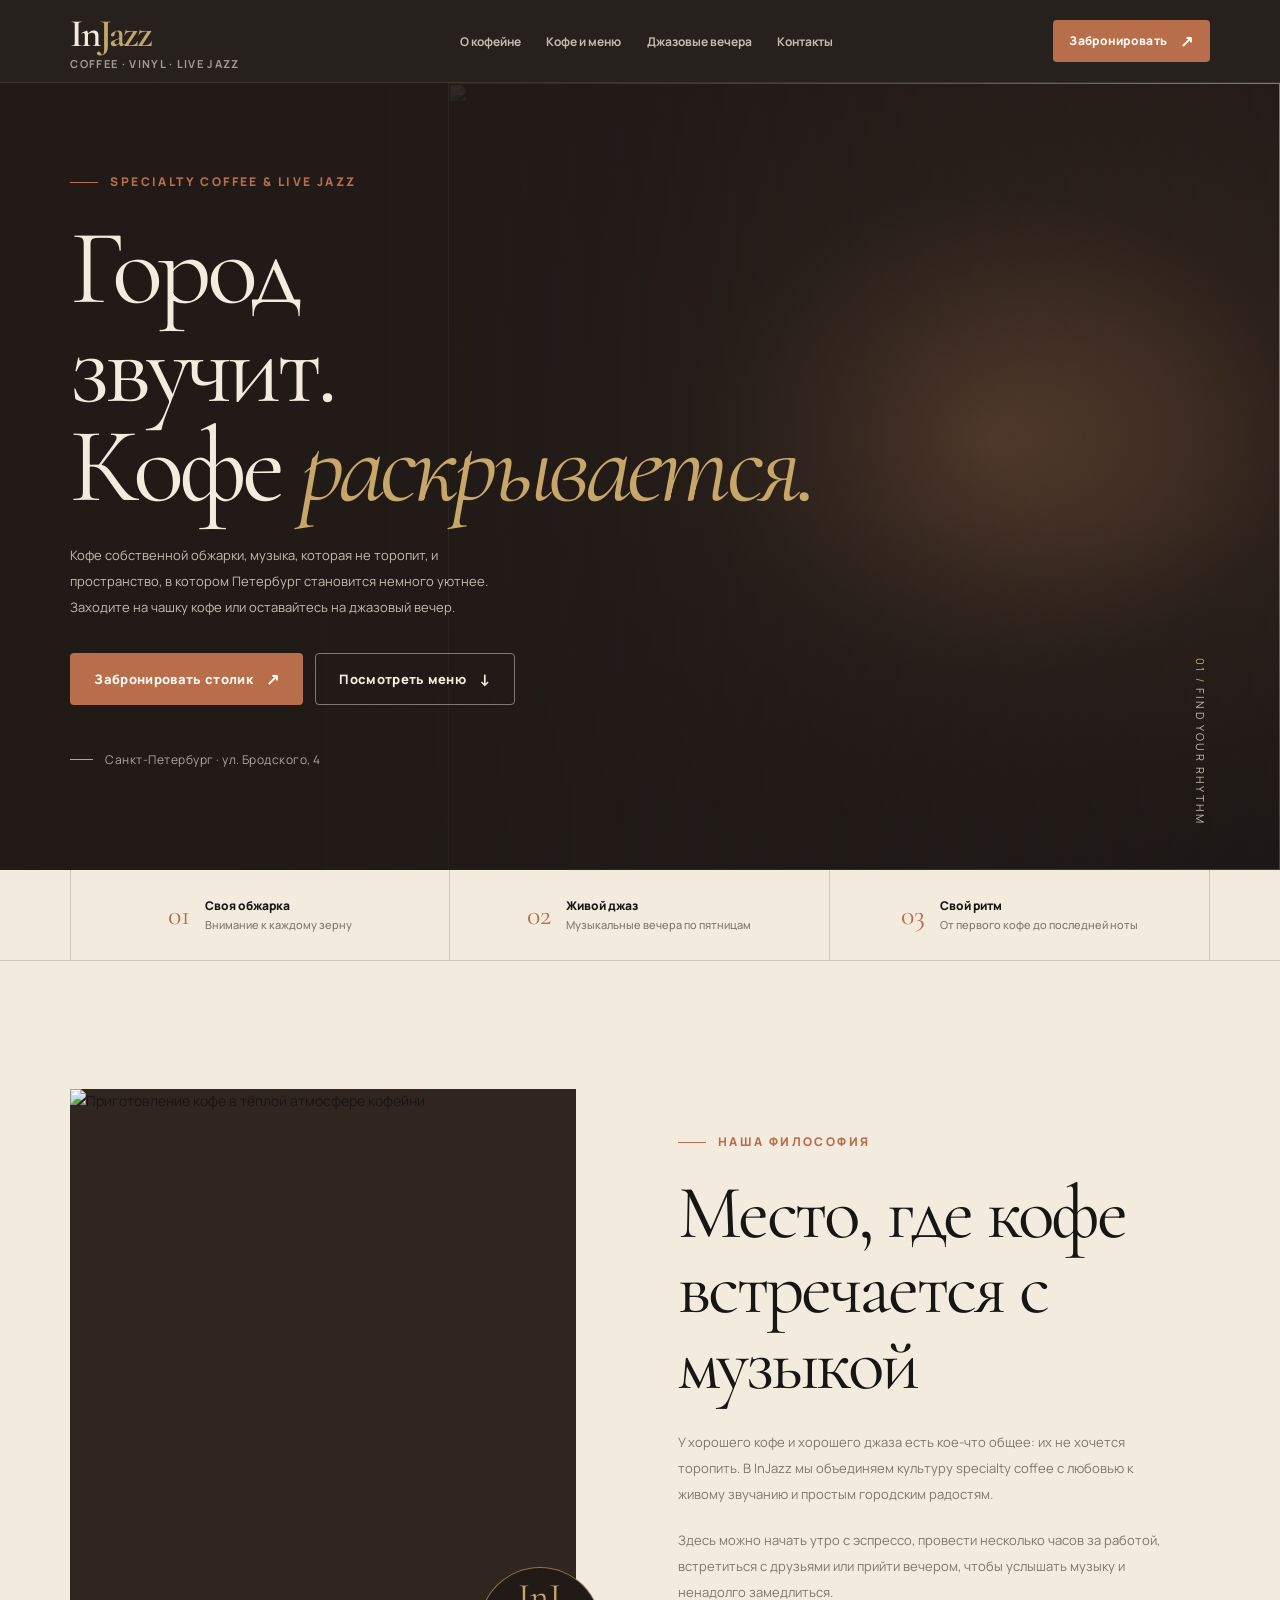
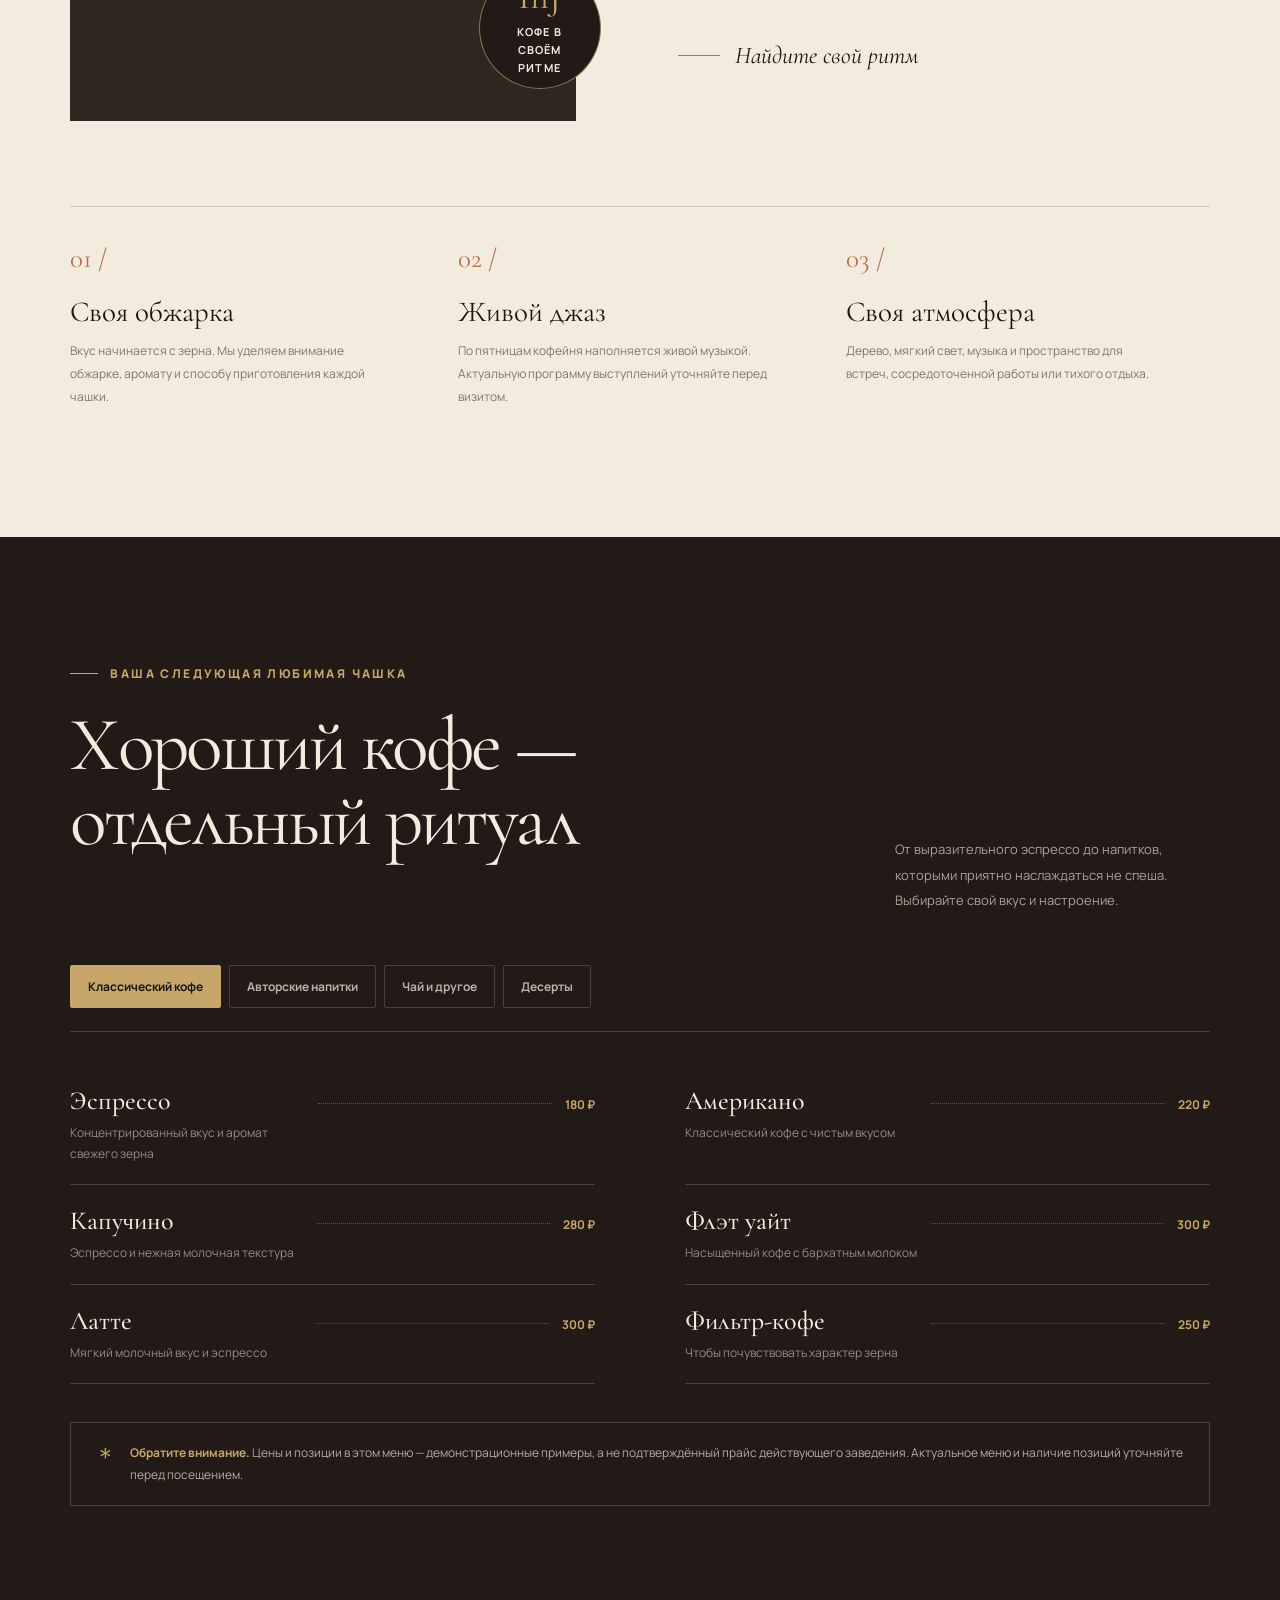
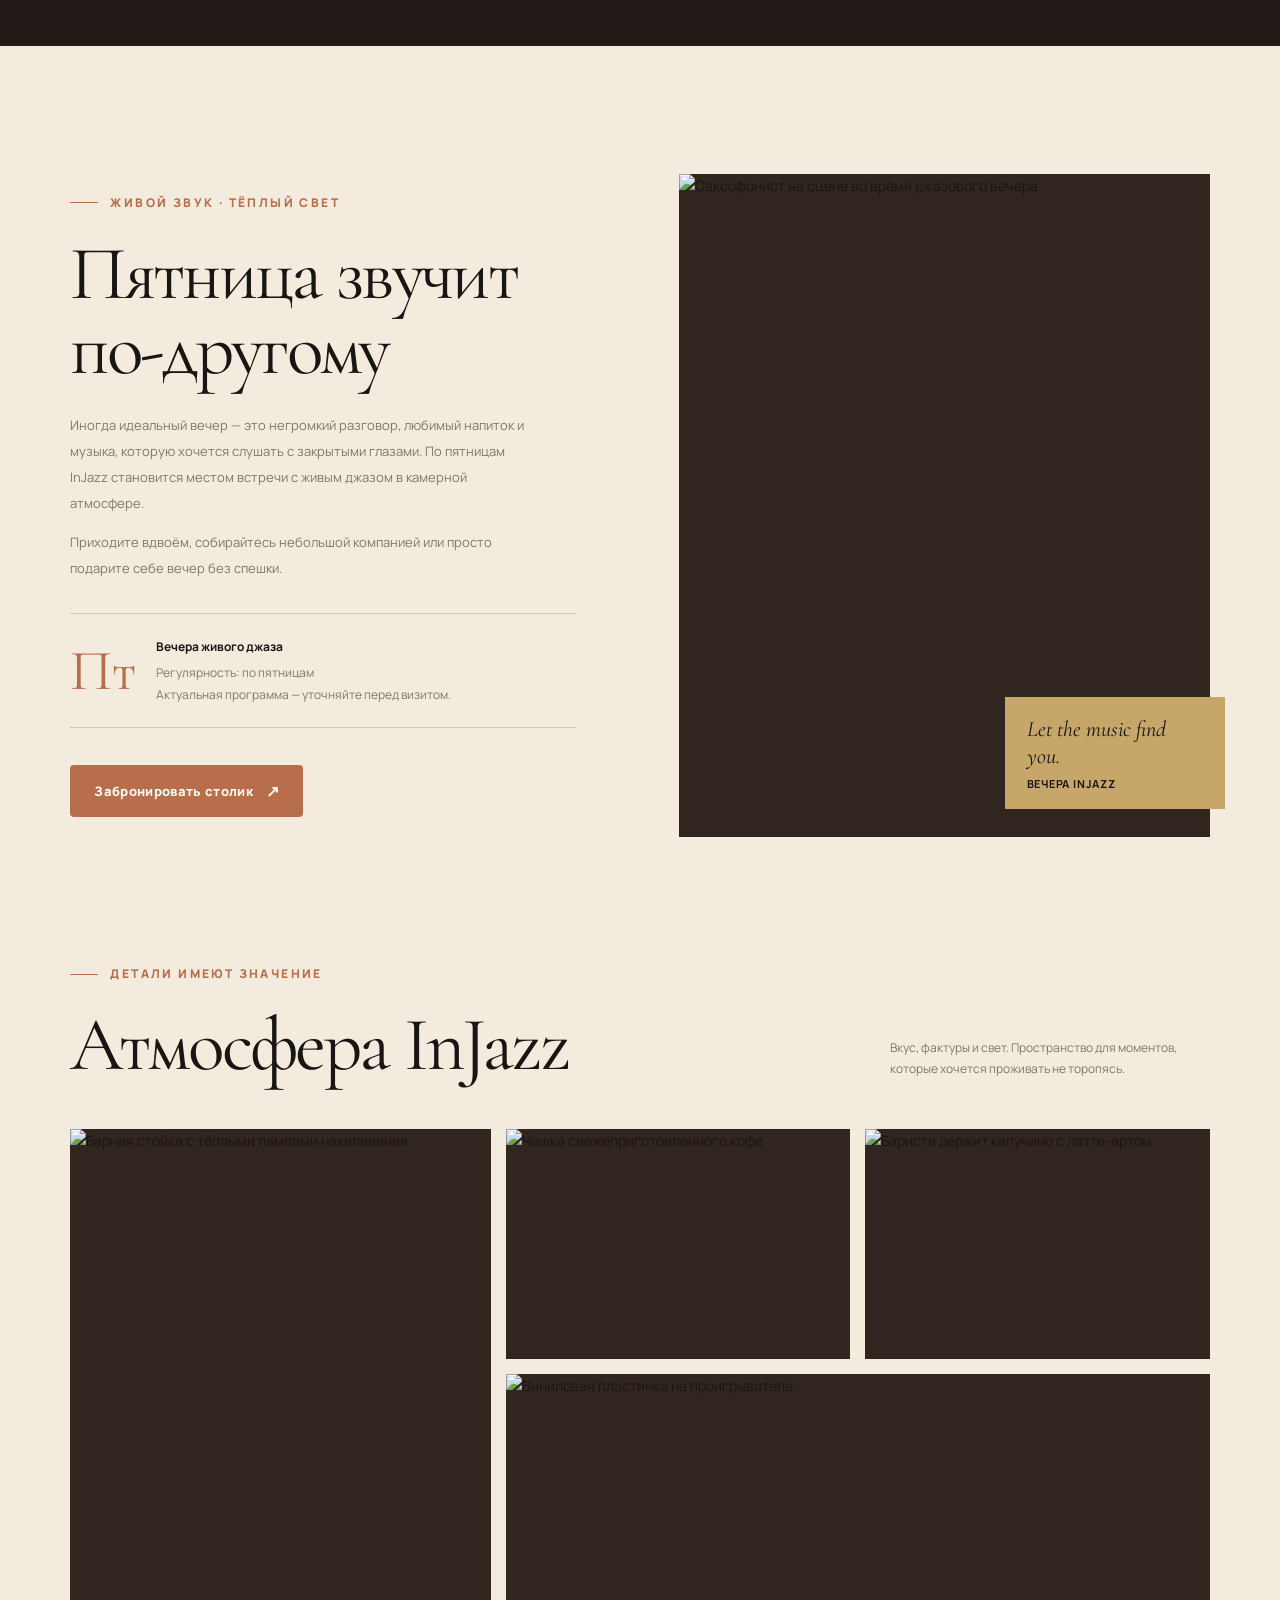
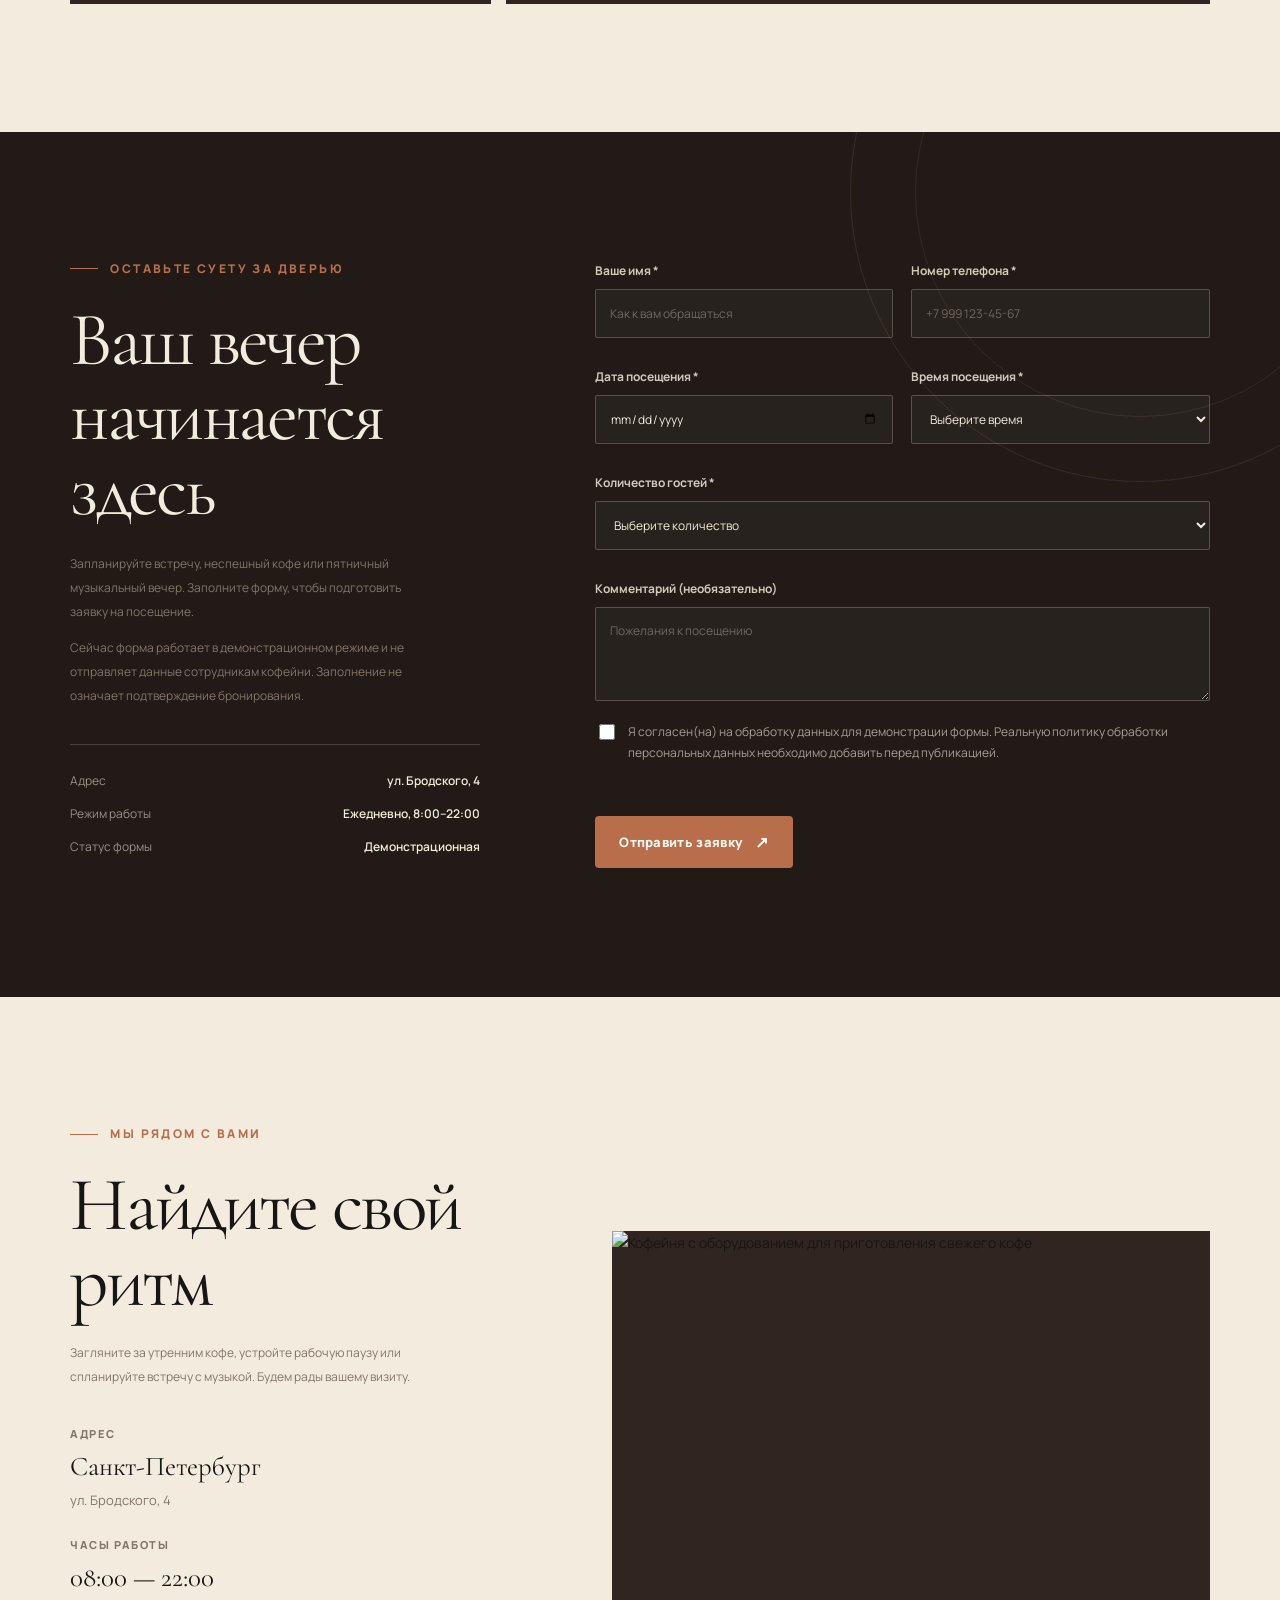
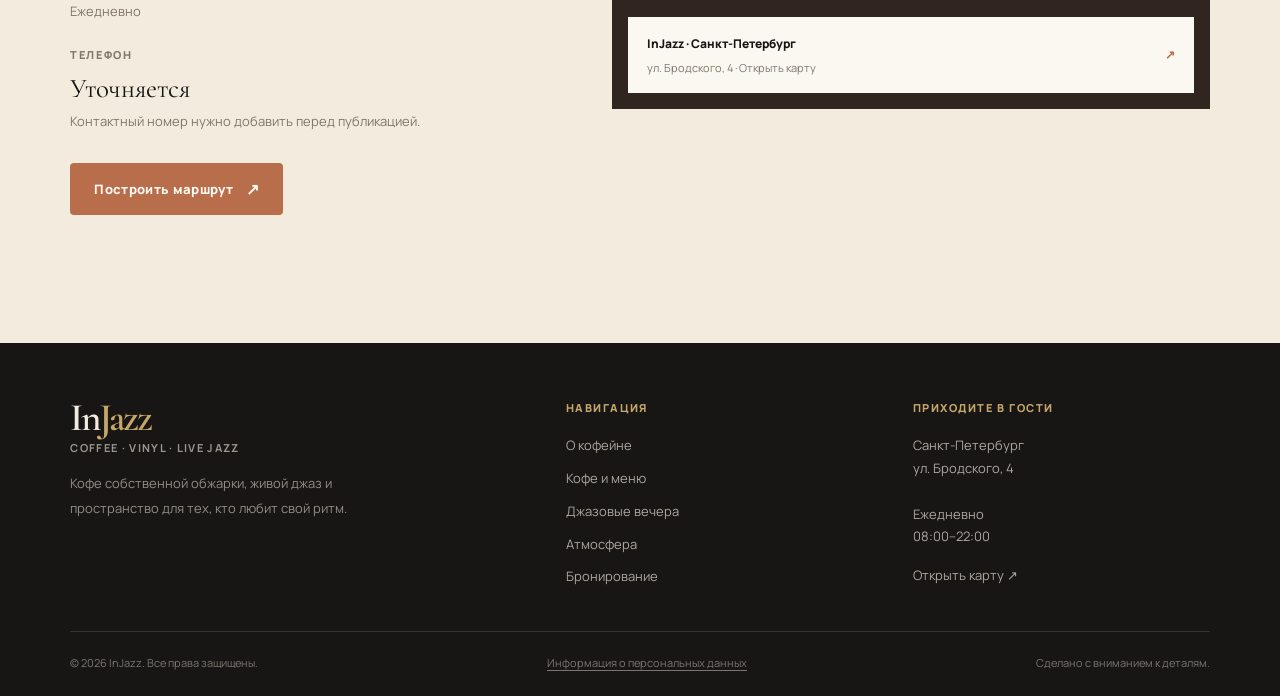
==== commit 9cdc16ac: "Заменены 4 фото на сайте на изображения из папки images (closes #1) - блок «Пятница звучит по-другом" ====
--- a/index.html
+++ b/index.html
@@ -408,10 +408,10 @@
           <div class="jazz__visual reveal">
             <div class="image-frame jazz__image">
               <img
-                src="https://images.unsplash.com/photo-1511192336575-5a79af67a629?auto=format&fit=crop&w=1100&q=85"
-                alt="Музыкальный инструмент и атмосфера джазового выступления"
-                width="1100"
-                height="1375"
+                src="images/jazz-saxophone.jpg"
+                alt="Саксофонист на сцене во время джазового вечера"
+                width="1400"
+                height="933"
                 loading="lazy"
                 decoding="async"
               >
@@ -446,10 +446,10 @@
         <div class="gallery">
           <div class="gallery__item image-frame reveal">
             <img
-              src="https://images.unsplash.com/photo-1445116572660-236099ec97a0?auto=format&fit=crop&w=1000&q=80"
-              alt="Уютный интерьер современной кофейни"
+              src="images/interior-bar.jpg"
+              alt="Барная стойка с тёплыми лампами накаливания"
               width="1000"
-              height="1200"
+              height="1334"
               loading="lazy"
               decoding="async"
             >
@@ -468,10 +468,10 @@
 
           <div class="gallery__item image-frame reveal">
             <img
-              src="https://images.unsplash.com/photo-1447933601403-0c6688de566e?auto=format&fit=crop&w=700&q=80"
-              alt="Кофейные зёрна перед приготовлением напитка"
-              width="700"
-              height="500"
+              src="images/barista.jpg"
+              alt="Бариста держит капучино с латте-артом"
+              width="1000"
+              height="666"
               loading="lazy"
               decoding="async"
             >
@@ -479,10 +479,10 @@
 
           <div class="gallery__item image-frame reveal">
             <img
-              src="https://images.unsplash.com/photo-1461360228754-6e81c478b882?auto=format&fit=crop&w=1200&q=80"
-              alt="Виниловая пластинка и музыкальные детали"
+              src="images/vinyl-turntable.jpg"
+              alt="Виниловая пластинка на проигрывателе"
               width="1200"
-              height="600"
+              height="916"
               loading="lazy"
               decoding="async"
             >
--- a/css/style.css
+++ b/css/style.css
@@ -1927,3 +1927,8 @@
     transform: none;
   }
 }
+
+/* Фото саксофониста: инструмент слева, держим его в кадре при обрезке */
+.jazz__image img[src$="jazz-saxophone.jpg"] {
+  object-position: 20% 50%;
+}
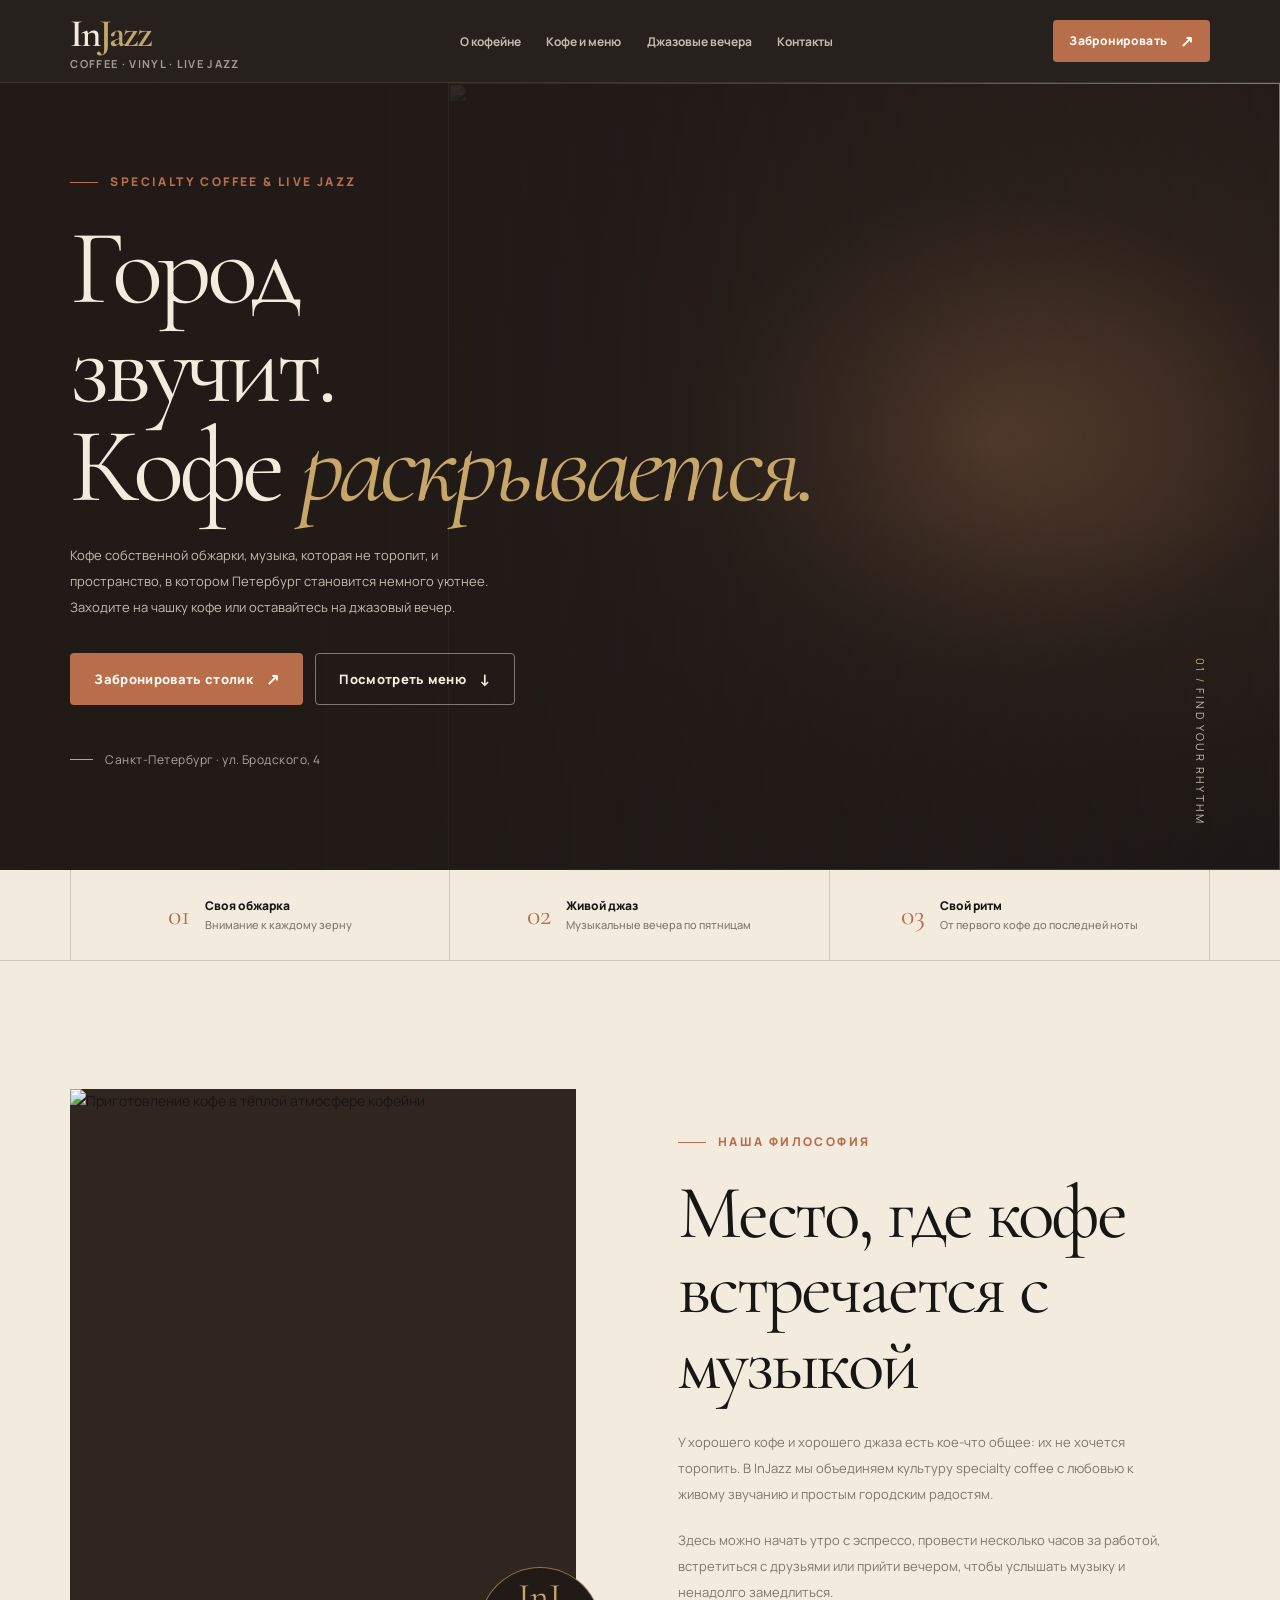
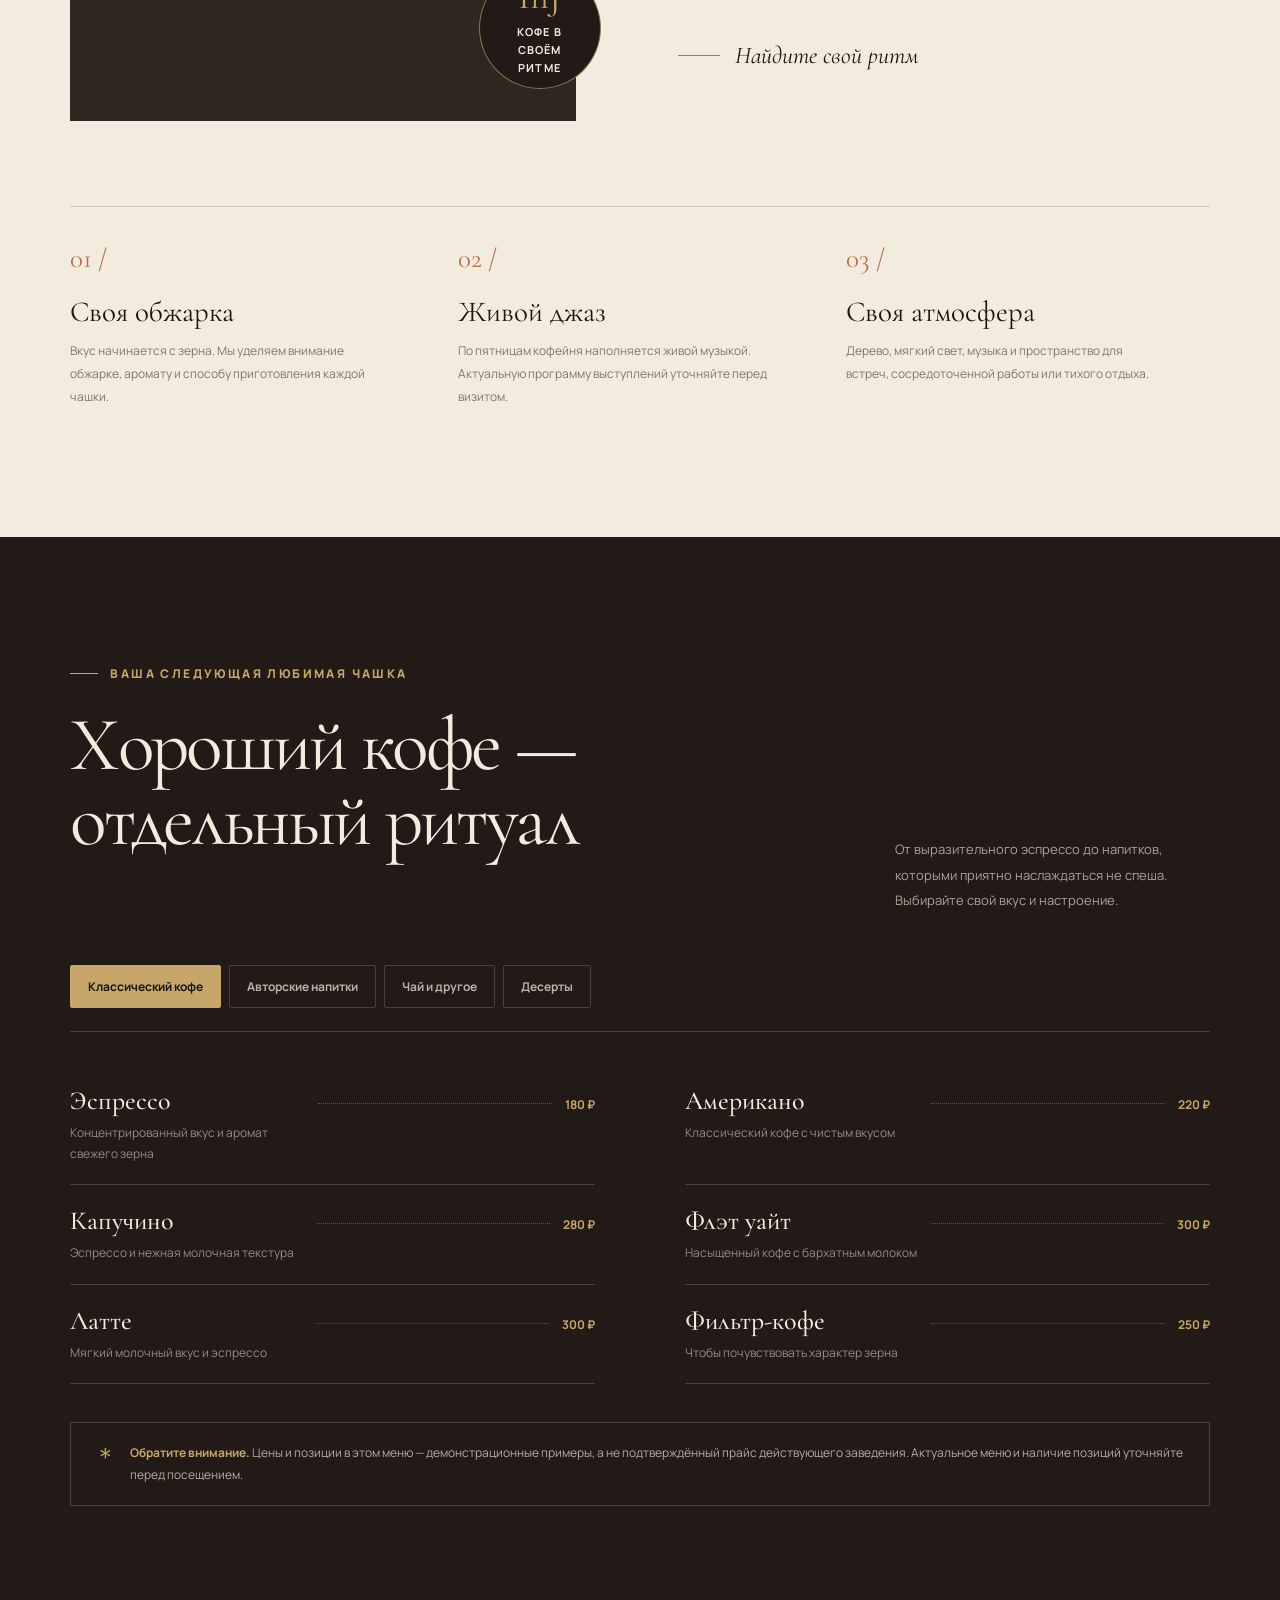
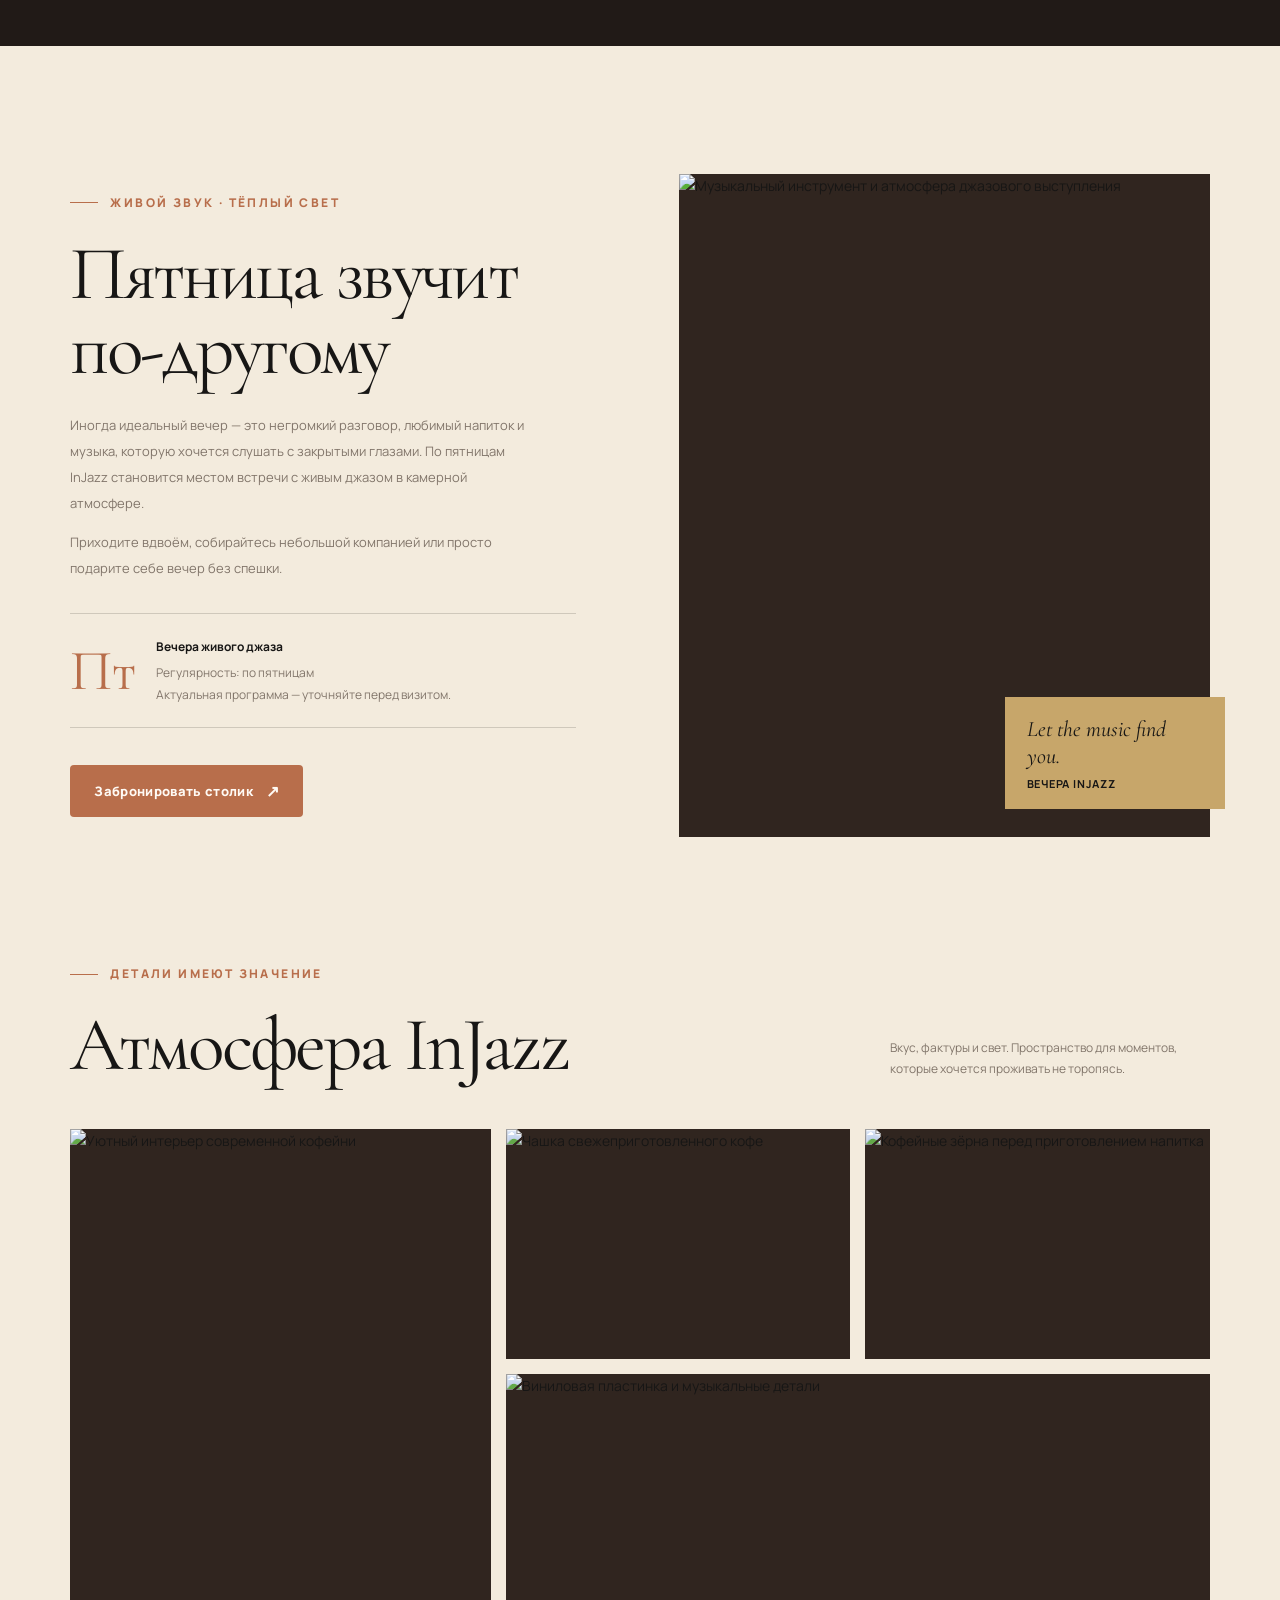
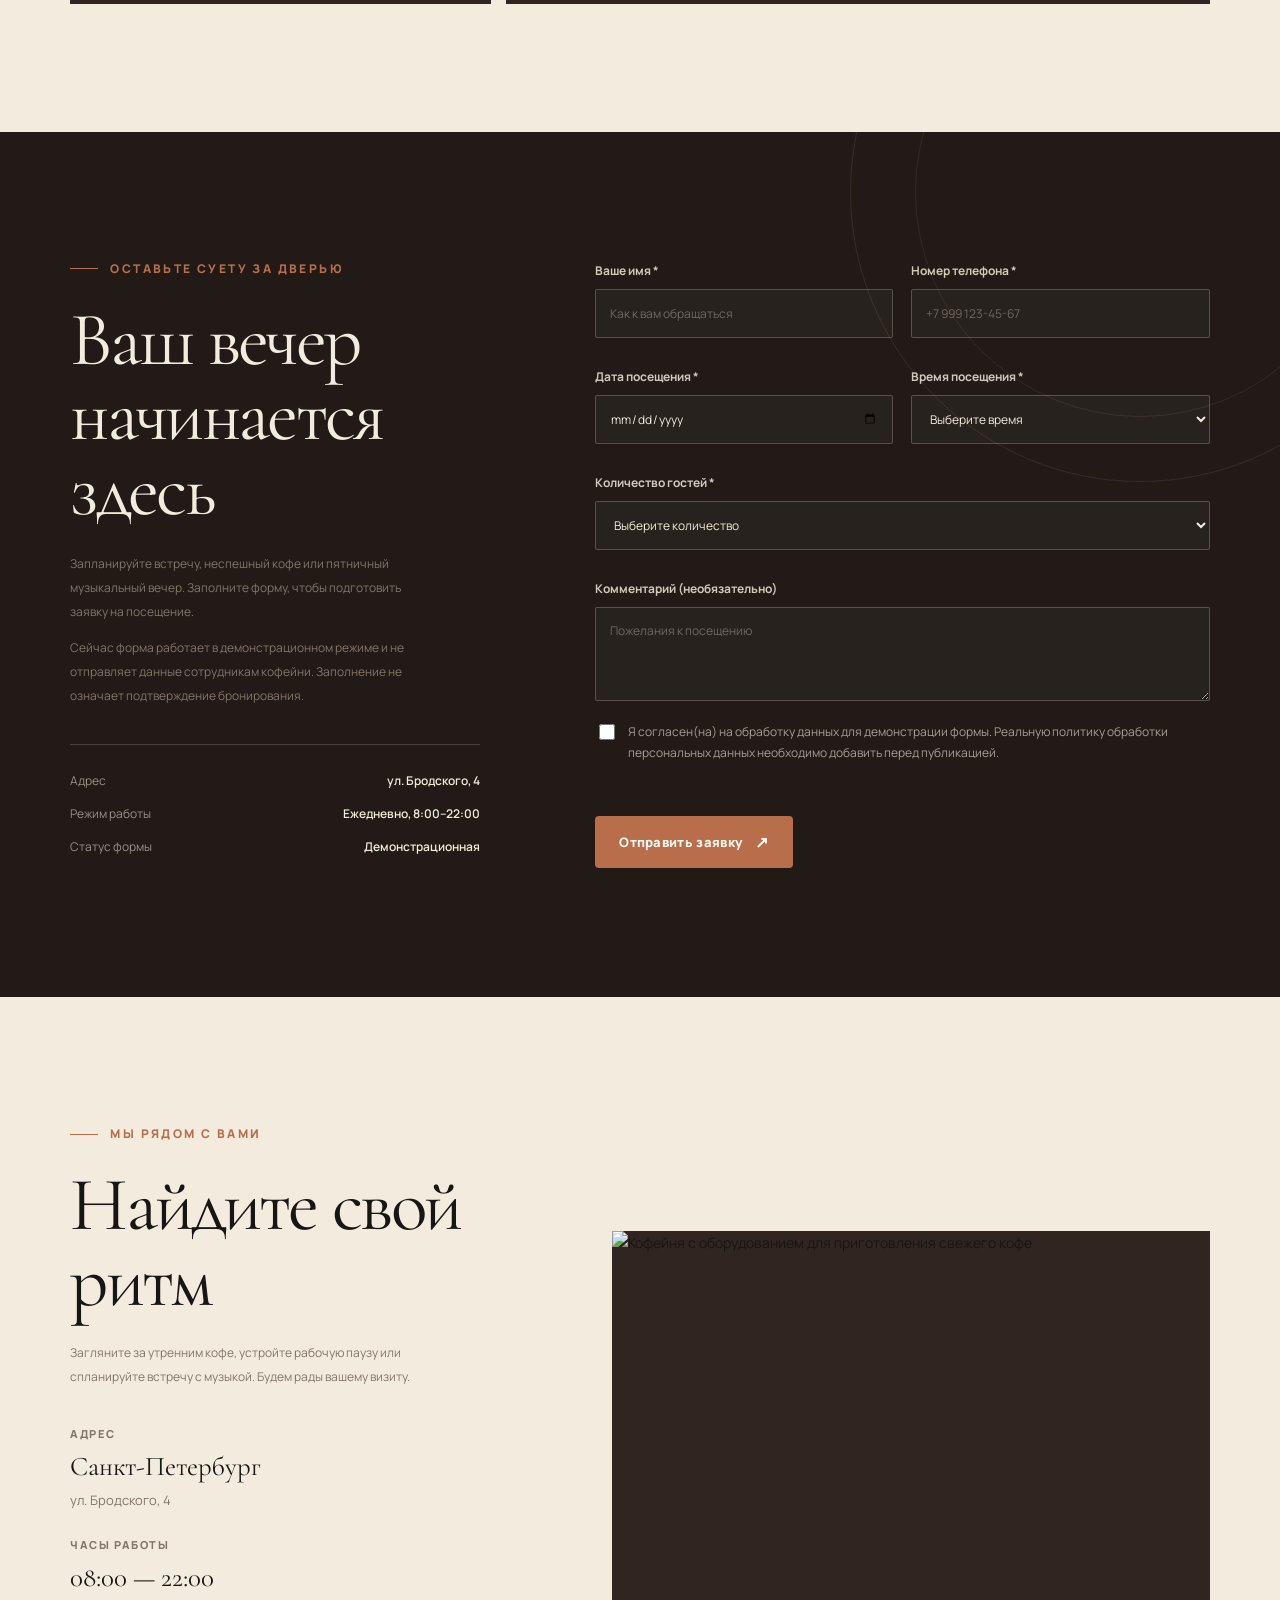
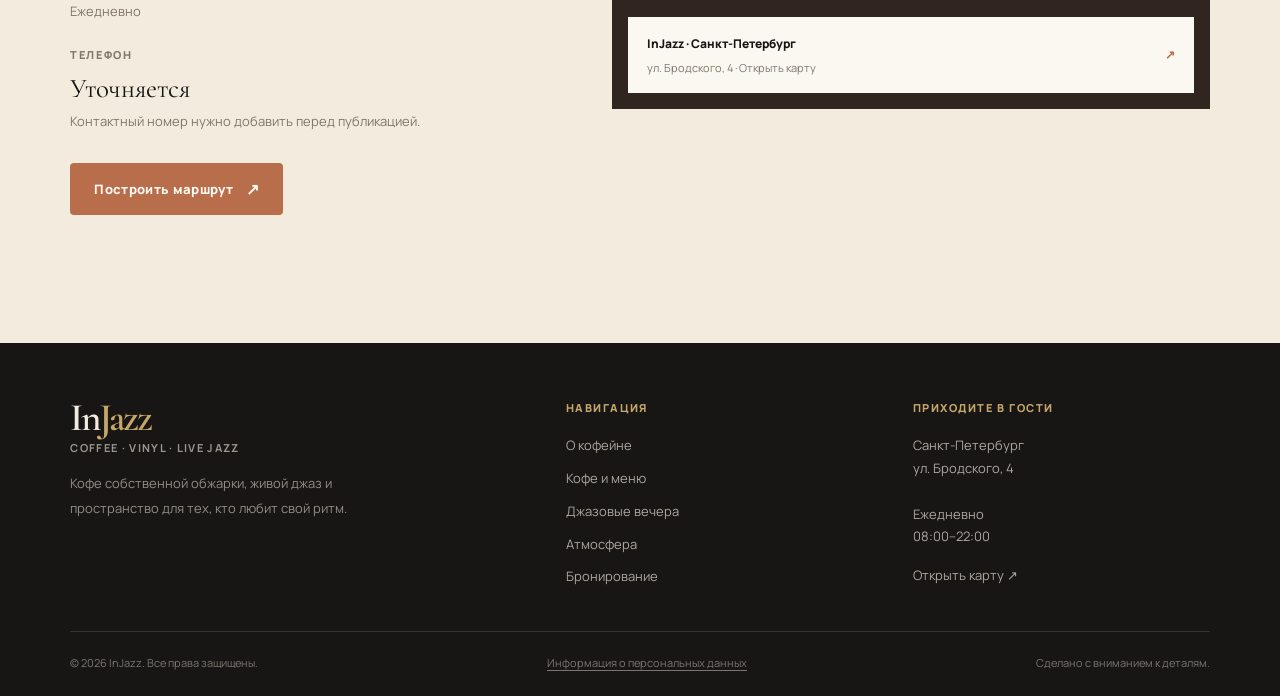
==== commit c6572180: "Доступность вкладок меню и Open Graph (closes #2) - aria-controls всех вкладок указывает на существу" ====
--- a/index.html
+++ b/index.html
@@ -7,6 +7,16 @@
   <meta name="description" content="InJazz — джазовая кофейня в Санкт-Петербурге. Кофе собственной обжарки, уютный интерьер и живой джаз по пятницам. ул. Бродского, 4.">
   <meta name="color-scheme" content="light">
   <title>InJazz — джазовая кофейня в Санкт-Петербурге</title>
+
+  <!-- Превью ссылки в мессенджерах и соцсетях (Open Graph) -->
+  <meta property="og:type" content="website">
+  <meta property="og:locale" content="ru_RU">
+  <meta property="og:site_name" content="InJazz">
+  <meta property="og:title" content="InJazz — джазовая кофейня в Санкт-Петербурге">
+  <meta property="og:description" content="Кофе собственной обжарки, уютный интерьер и живой джаз по пятницам. ул. Бродского, 4.">
+  <meta property="og:url" content="https://gilian21e.github.io/injazz-lr4/">
+  <meta property="og:image" content="https://gilian21e.github.io/injazz-lr4/images/jazz-saxophone.jpg">
+  <meta name="twitter:card" content="summary_large_image">
 
   <link rel="preconnect" href="https://fonts.googleapis.com">
   <link rel="preconnect" href="https://fonts.gstatic.com" crossorigin>
@@ -260,7 +270,7 @@
             type="button"
             role="tab"
             id="tab-coffee"
-            aria-controls="menu-coffee"
+            aria-controls="menu-items"
             aria-selected="true"
             tabindex="0"
             data-category="coffee"
@@ -271,7 +281,7 @@
             type="button"
             role="tab"
             id="tab-signature"
-            aria-controls="menu-signature"
+            aria-controls="menu-items"
             aria-selected="false"
             tabindex="-1"
             data-category="signature"
@@ -282,7 +292,7 @@
             type="button"
             role="tab"
             id="tab-other"
-            aria-controls="menu-other"
+            aria-controls="menu-items"
             aria-selected="false"
             tabindex="-1"
             data-category="other"
@@ -293,14 +303,14 @@
             type="button"
             role="tab"
             id="tab-desserts"
-            aria-controls="menu-desserts"
+            aria-controls="menu-items"
             aria-selected="false"
             tabindex="-1"
             data-category="desserts"
           >Десерты</button>
         </div>
 
-        <div class="menu-grid" id="menu-items" aria-live="polite">
+        <div class="menu-grid" id="menu-items" role="tabpanel" aria-labelledby="tab-coffee" tabindex="0" aria-live="polite">
           <div class="menu-item">
             <div class="menu-item__body">
               <h3 class="menu-item__title">Эспрессо</h3>
@@ -408,10 +418,10 @@
           <div class="jazz__visual reveal">
             <div class="image-frame jazz__image">
               <img
-                src="images/jazz-saxophone.jpg"
-                alt="Саксофонист на сцене во время джазового вечера"
-                width="1400"
-                height="933"
+                src="https://images.unsplash.com/photo-1511192336575-5a79af67a629?auto=format&fit=crop&w=1100&q=85"
+                alt="Музыкальный инструмент и атмосфера джазового выступления"
+                width="1100"
+                height="1375"
                 loading="lazy"
                 decoding="async"
               >
@@ -446,10 +456,10 @@
         <div class="gallery">
           <div class="gallery__item image-frame reveal">
             <img
-              src="images/interior-bar.jpg"
-              alt="Барная стойка с тёплыми лампами накаливания"
+              src="https://images.unsplash.com/photo-1445116572660-236099ec97a0?auto=format&fit=crop&w=1000&q=80"
+              alt="Уютный интерьер современной кофейни"
               width="1000"
-              height="1334"
+              height="1200"
               loading="lazy"
               decoding="async"
             >
@@ -468,10 +478,10 @@
 
           <div class="gallery__item image-frame reveal">
             <img
-              src="images/barista.jpg"
-              alt="Бариста держит капучино с латте-артом"
-              width="1000"
-              height="666"
+              src="https://images.unsplash.com/photo-1447933601403-0c6688de566e?auto=format&fit=crop&w=700&q=80"
+              alt="Кофейные зёрна перед приготовлением напитка"
+              width="700"
+              height="500"
               loading="lazy"
               decoding="async"
             >
@@ -479,10 +489,10 @@
 
           <div class="gallery__item image-frame reveal">
             <img
-              src="images/vinyl-turntable.jpg"
-              alt="Виниловая пластинка на проигрывателе"
+              src="https://images.unsplash.com/photo-1461360228754-6e81c478b882?auto=format&fit=crop&w=1200&q=80"
+              alt="Виниловая пластинка и музыкальные детали"
               width="1200"
-              height="916"
+              height="600"
               loading="lazy"
               decoding="async"
             >
@@ -1029,6 +1039,7 @@
         });
 
         renderMenu(category);
+        menuItemsContainer.setAttribute("aria-labelledby", tab.id);
 
         if (moveFocus) {
           tab.focus();
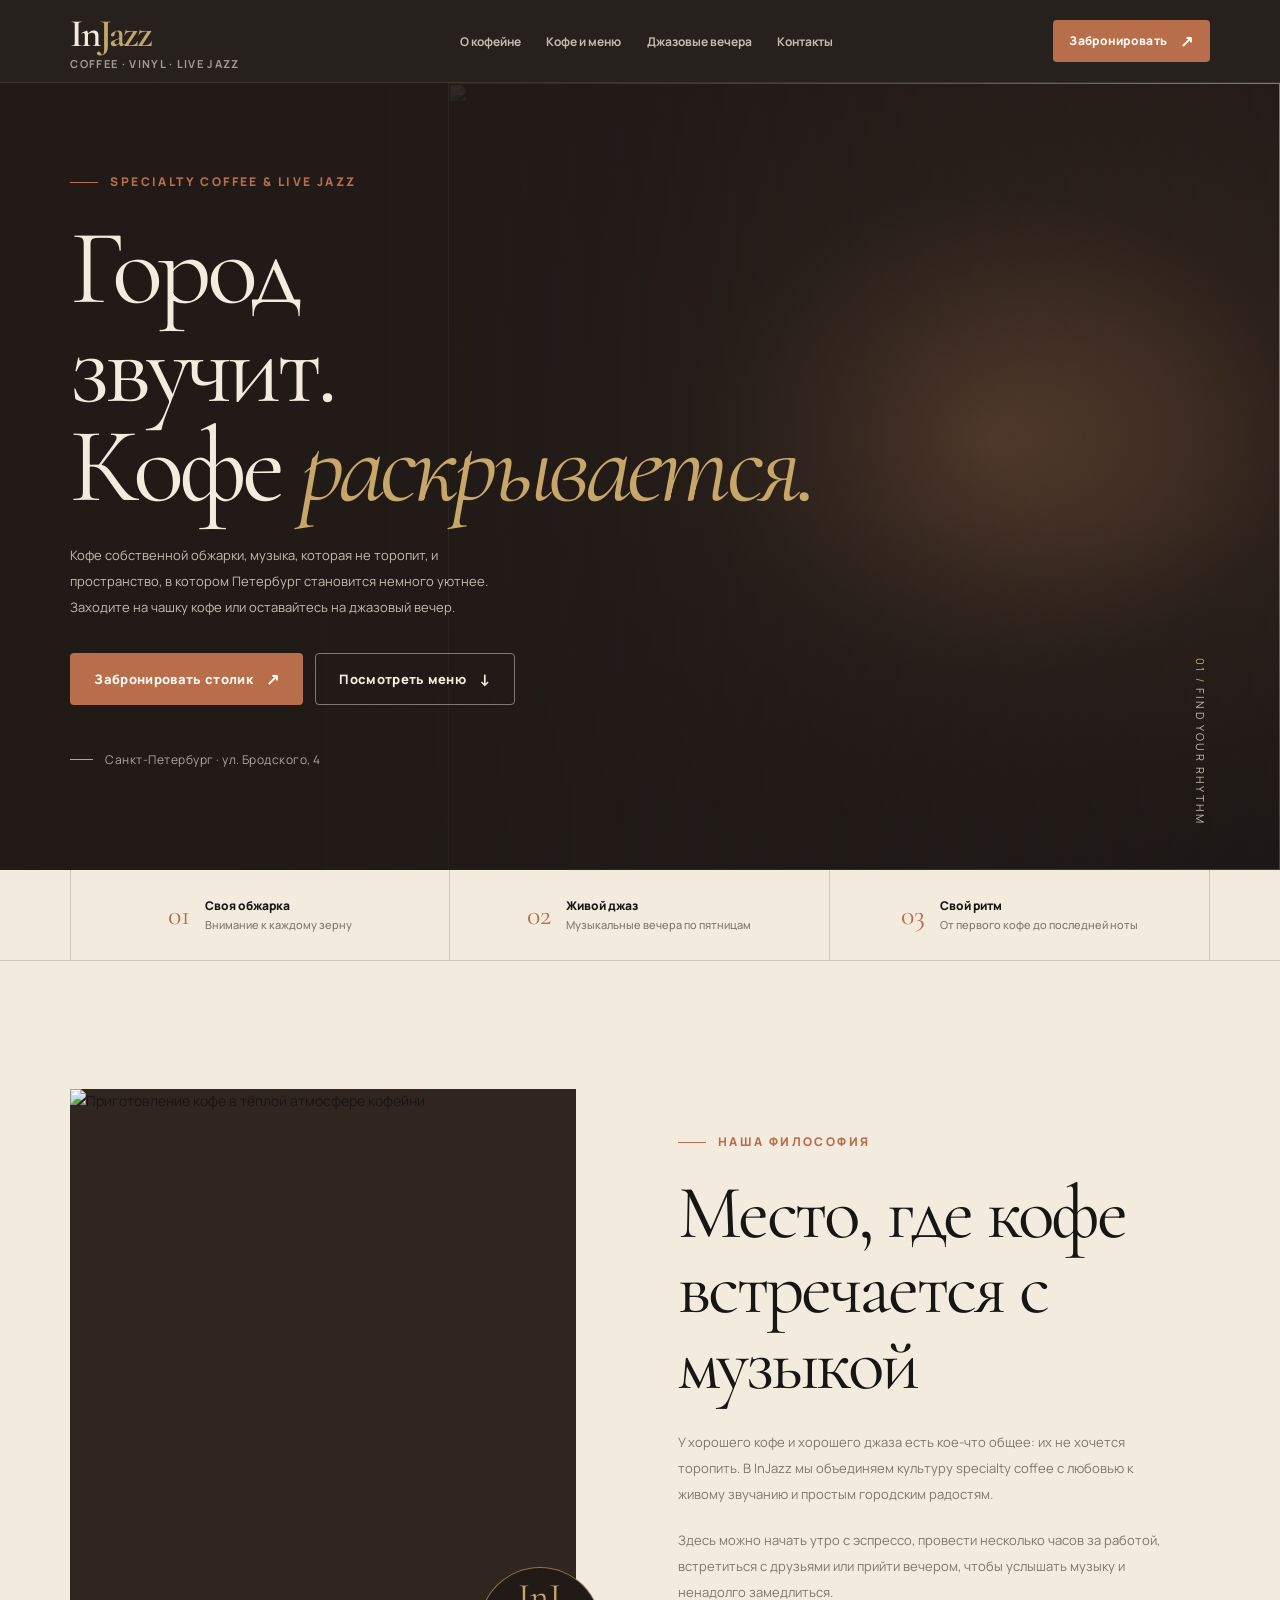
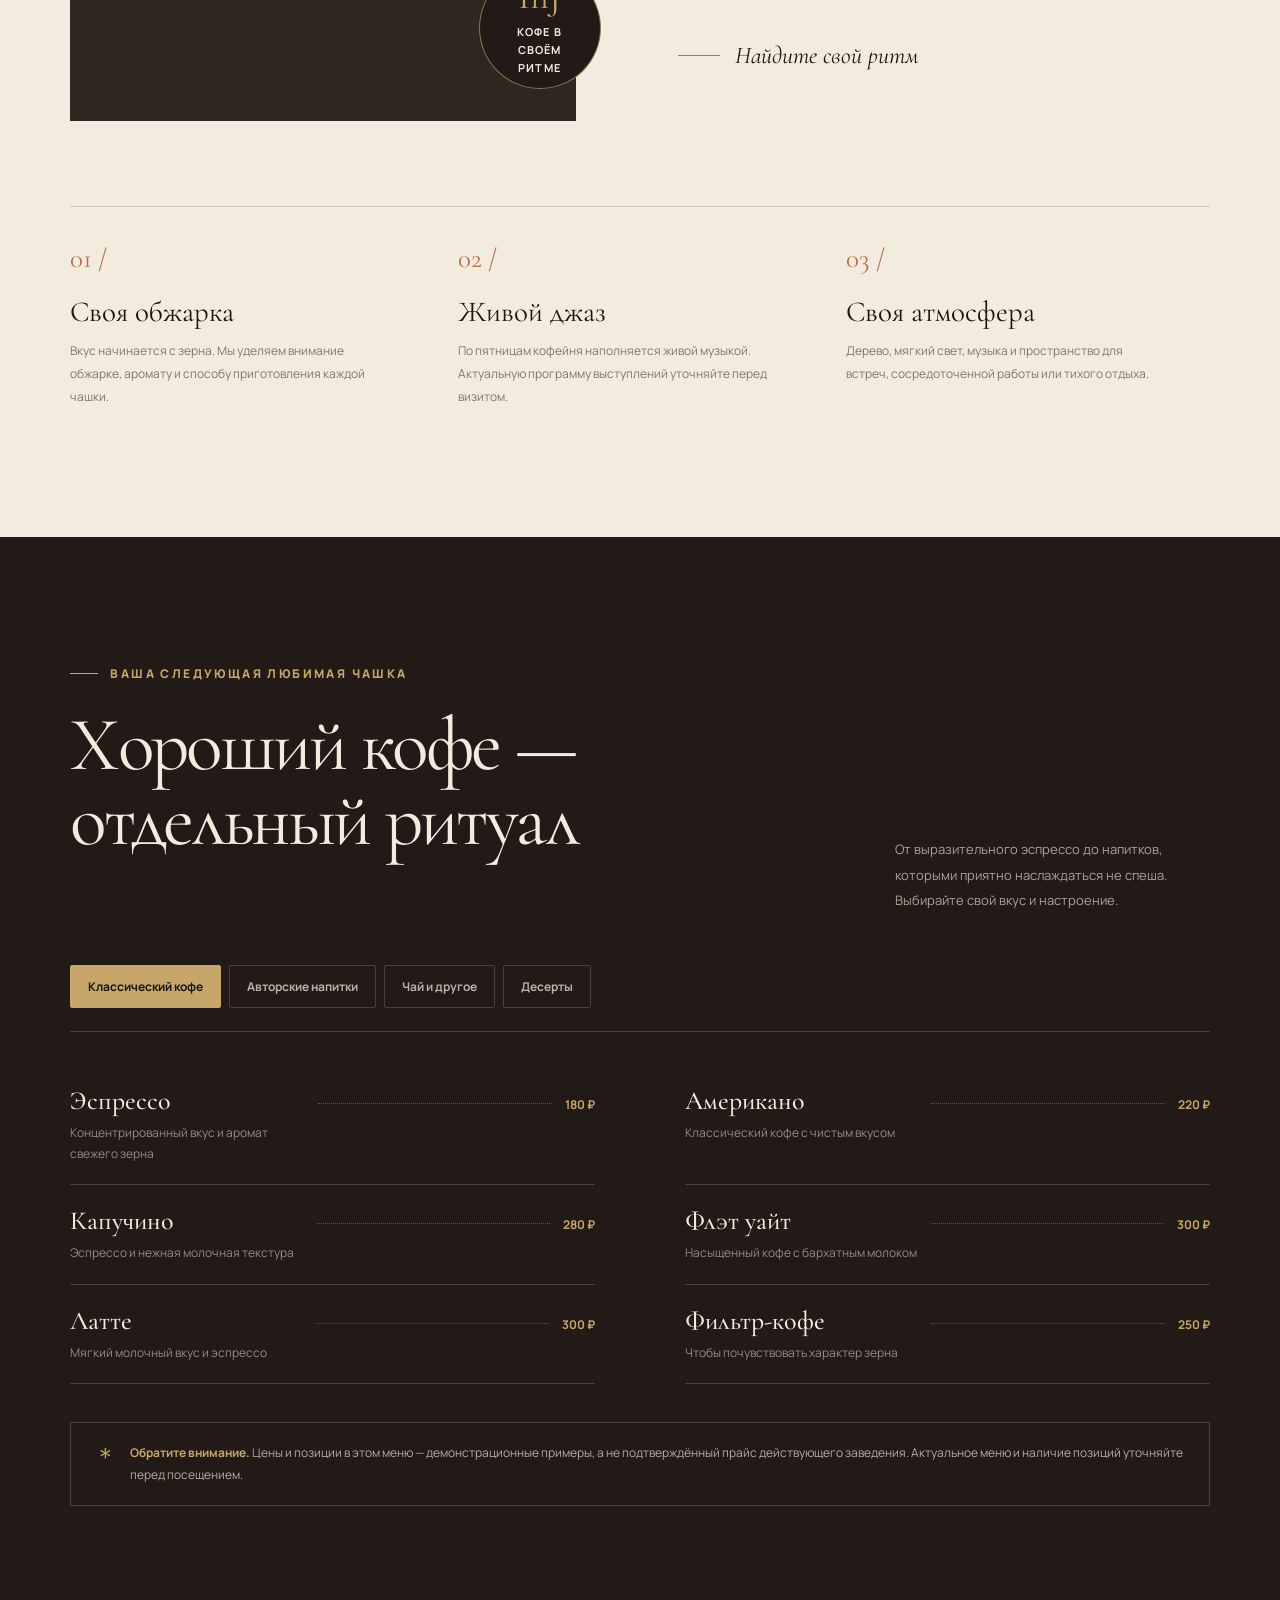
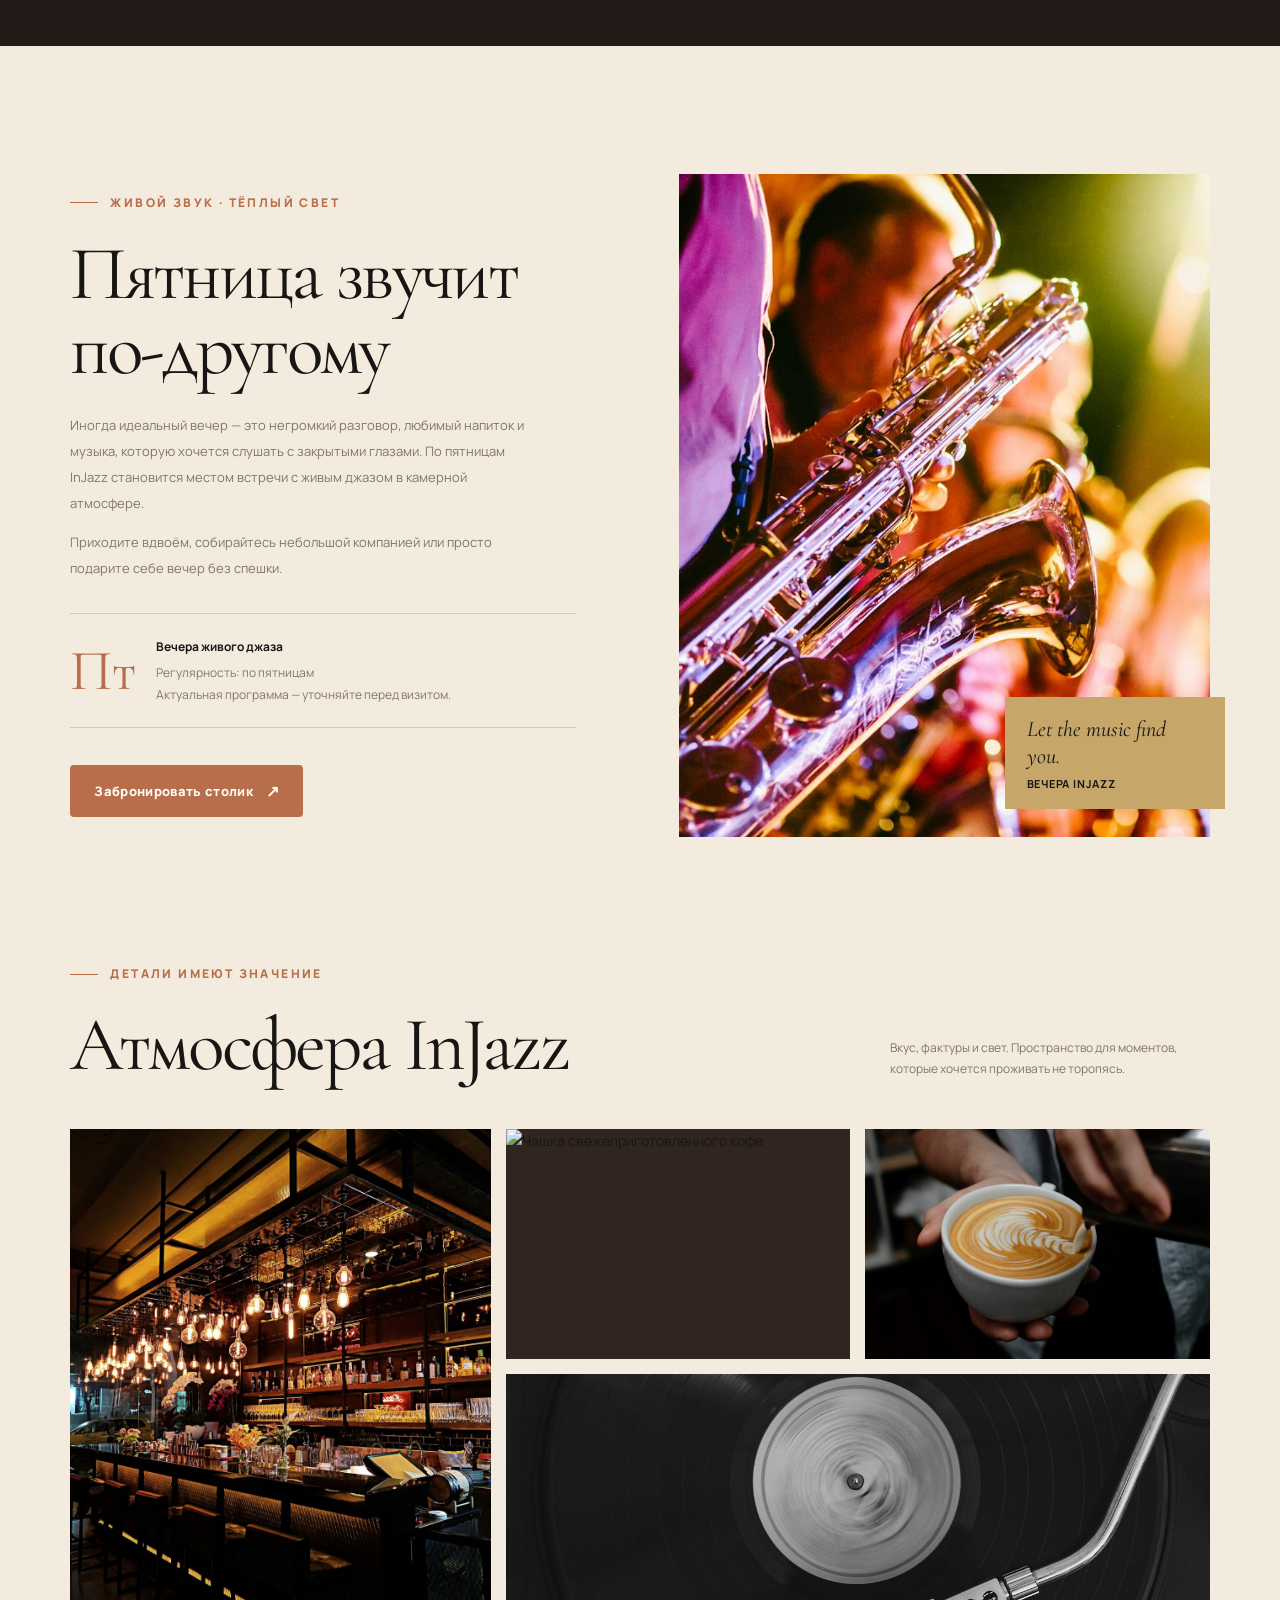
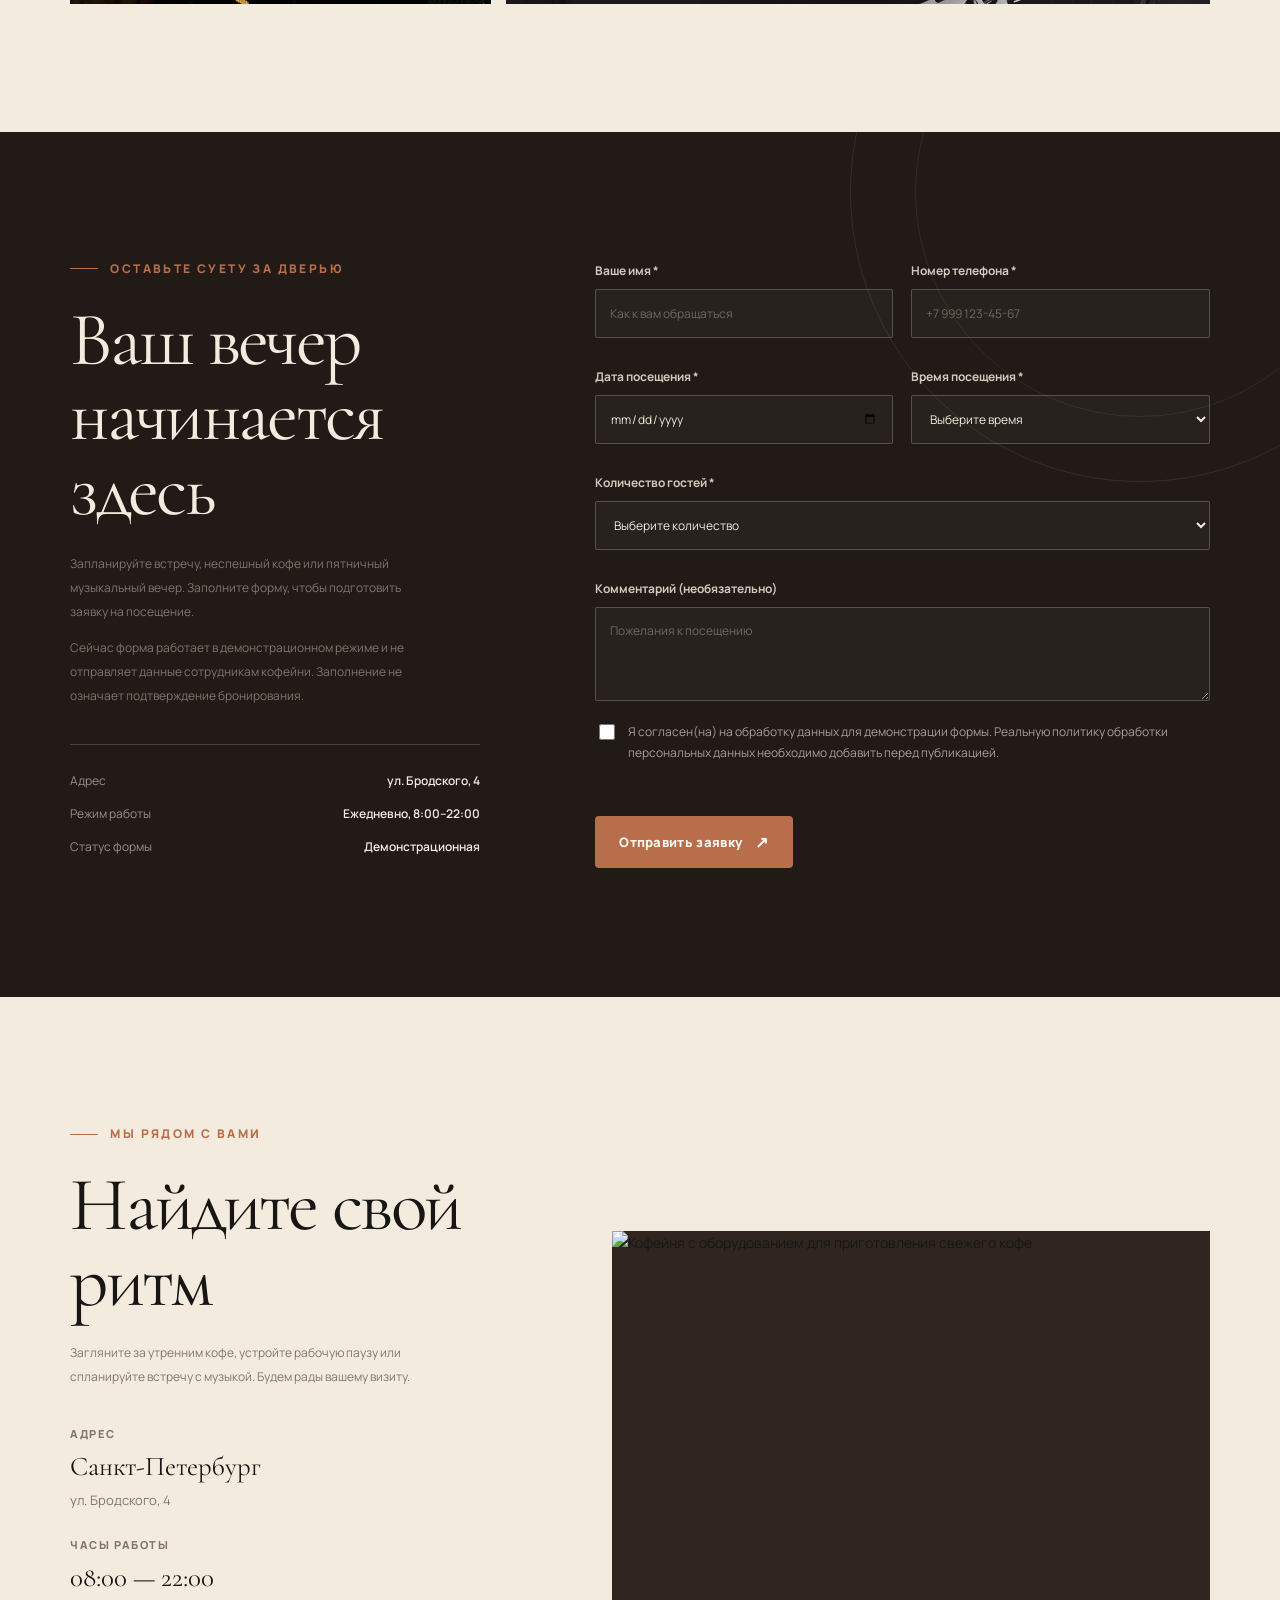
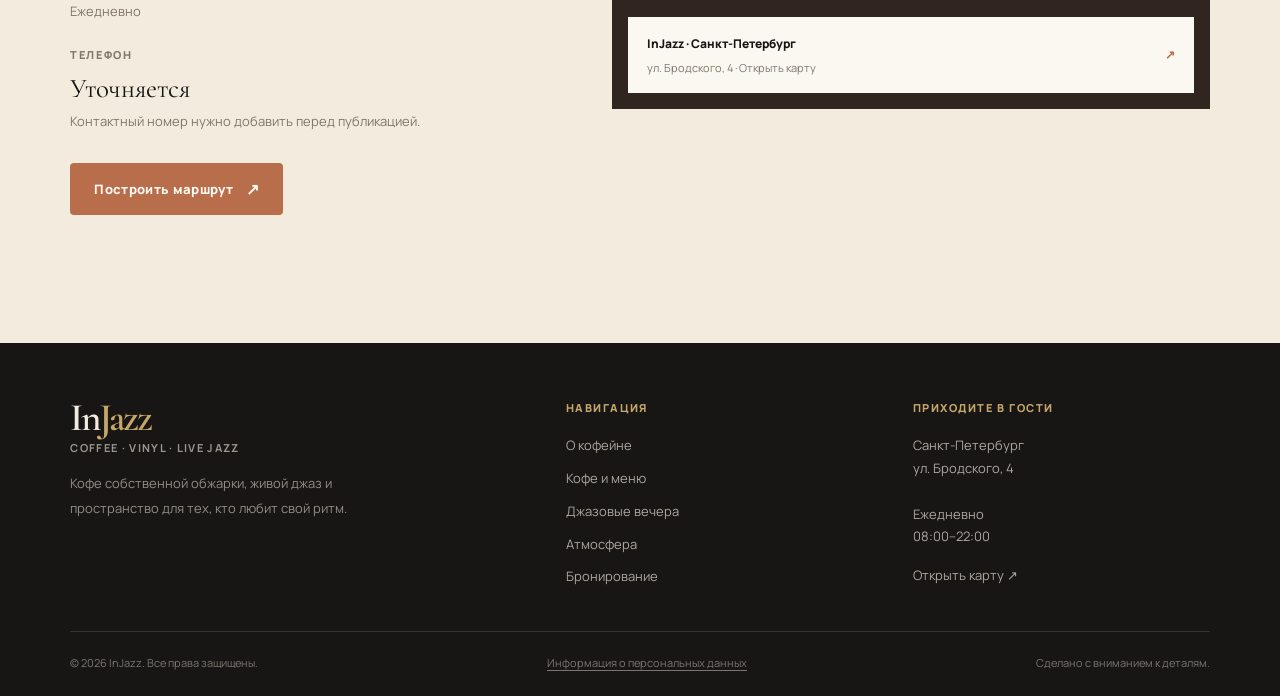
==== commit 791cf99b: "Merge pull request #3 from gilian21e/photos Новые фото из папки images" ====
--- a/index.html
+++ b/index.html
@@ -7,16 +7,6 @@
   <meta name="description" content="InJazz — джазовая кофейня в Санкт-Петербурге. Кофе собственной обжарки, уютный интерьер и живой джаз по пятницам. ул. Бродского, 4.">
   <meta name="color-scheme" content="light">
   <title>InJazz — джазовая кофейня в Санкт-Петербурге</title>
-
-  <!-- Превью ссылки в мессенджерах и соцсетях (Open Graph) -->
-  <meta property="og:type" content="website">
-  <meta property="og:locale" content="ru_RU">
-  <meta property="og:site_name" content="InJazz">
-  <meta property="og:title" content="InJazz — джазовая кофейня в Санкт-Петербурге">
-  <meta property="og:description" content="Кофе собственной обжарки, уютный интерьер и живой джаз по пятницам. ул. Бродского, 4.">
-  <meta property="og:url" content="https://gilian21e.github.io/injazz-lr4/">
-  <meta property="og:image" content="https://gilian21e.github.io/injazz-lr4/images/jazz-saxophone.jpg">
-  <meta name="twitter:card" content="summary_large_image">
 
   <link rel="preconnect" href="https://fonts.googleapis.com">
   <link rel="preconnect" href="https://fonts.gstatic.com" crossorigin>
@@ -270,7 +260,7 @@
             type="button"
             role="tab"
             id="tab-coffee"
-            aria-controls="menu-items"
+            aria-controls="menu-coffee"
             aria-selected="true"
             tabindex="0"
             data-category="coffee"
@@ -281,7 +271,7 @@
             type="button"
             role="tab"
             id="tab-signature"
-            aria-controls="menu-items"
+            aria-controls="menu-signature"
             aria-selected="false"
             tabindex="-1"
             data-category="signature"
@@ -292,7 +282,7 @@
             type="button"
             role="tab"
             id="tab-other"
-            aria-controls="menu-items"
+            aria-controls="menu-other"
             aria-selected="false"
             tabindex="-1"
             data-category="other"
@@ -303,14 +293,14 @@
             type="button"
             role="tab"
             id="tab-desserts"
-            aria-controls="menu-items"
+            aria-controls="menu-desserts"
             aria-selected="false"
             tabindex="-1"
             data-category="desserts"
           >Десерты</button>
         </div>
 
-        <div class="menu-grid" id="menu-items" role="tabpanel" aria-labelledby="tab-coffee" tabindex="0" aria-live="polite">
+        <div class="menu-grid" id="menu-items" aria-live="polite">
           <div class="menu-item">
             <div class="menu-item__body">
               <h3 class="menu-item__title">Эспрессо</h3>
@@ -418,10 +408,10 @@
           <div class="jazz__visual reveal">
             <div class="image-frame jazz__image">
               <img
-                src="https://images.unsplash.com/photo-1511192336575-5a79af67a629?auto=format&fit=crop&w=1100&q=85"
-                alt="Музыкальный инструмент и атмосфера джазового выступления"
-                width="1100"
-                height="1375"
+                src="images/jazz-saxophone.jpg"
+                alt="Саксофонист на сцене во время джазового вечера"
+                width="1400"
+                height="933"
                 loading="lazy"
                 decoding="async"
               >
@@ -456,10 +446,10 @@
         <div class="gallery">
           <div class="gallery__item image-frame reveal">
             <img
-              src="https://images.unsplash.com/photo-1445116572660-236099ec97a0?auto=format&fit=crop&w=1000&q=80"
-              alt="Уютный интерьер современной кофейни"
+              src="images/interior-bar.jpg"
+              alt="Барная стойка с тёплыми лампами накаливания"
               width="1000"
-              height="1200"
+              height="1334"
               loading="lazy"
               decoding="async"
             >
@@ -478,10 +468,10 @@
 
           <div class="gallery__item image-frame reveal">
             <img
-              src="https://images.unsplash.com/photo-1447933601403-0c6688de566e?auto=format&fit=crop&w=700&q=80"
-              alt="Кофейные зёрна перед приготовлением напитка"
-              width="700"
-              height="500"
+              src="images/barista.jpg"
+              alt="Бариста держит капучино с латте-артом"
+              width="1000"
+              height="666"
               loading="lazy"
               decoding="async"
             >
@@ -489,10 +479,10 @@
 
           <div class="gallery__item image-frame reveal">
             <img
-              src="https://images.unsplash.com/photo-1461360228754-6e81c478b882?auto=format&fit=crop&w=1200&q=80"
-              alt="Виниловая пластинка и музыкальные детали"
+              src="images/vinyl-turntable.jpg"
+              alt="Виниловая пластинка на проигрывателе"
               width="1200"
-              height="600"
+              height="916"
               loading="lazy"
               decoding="async"
             >
@@ -1039,7 +1029,6 @@
         });
 
         renderMenu(category);
-        menuItemsContainer.setAttribute("aria-labelledby", tab.id);
 
         if (moveFocus) {
           tab.focus();
